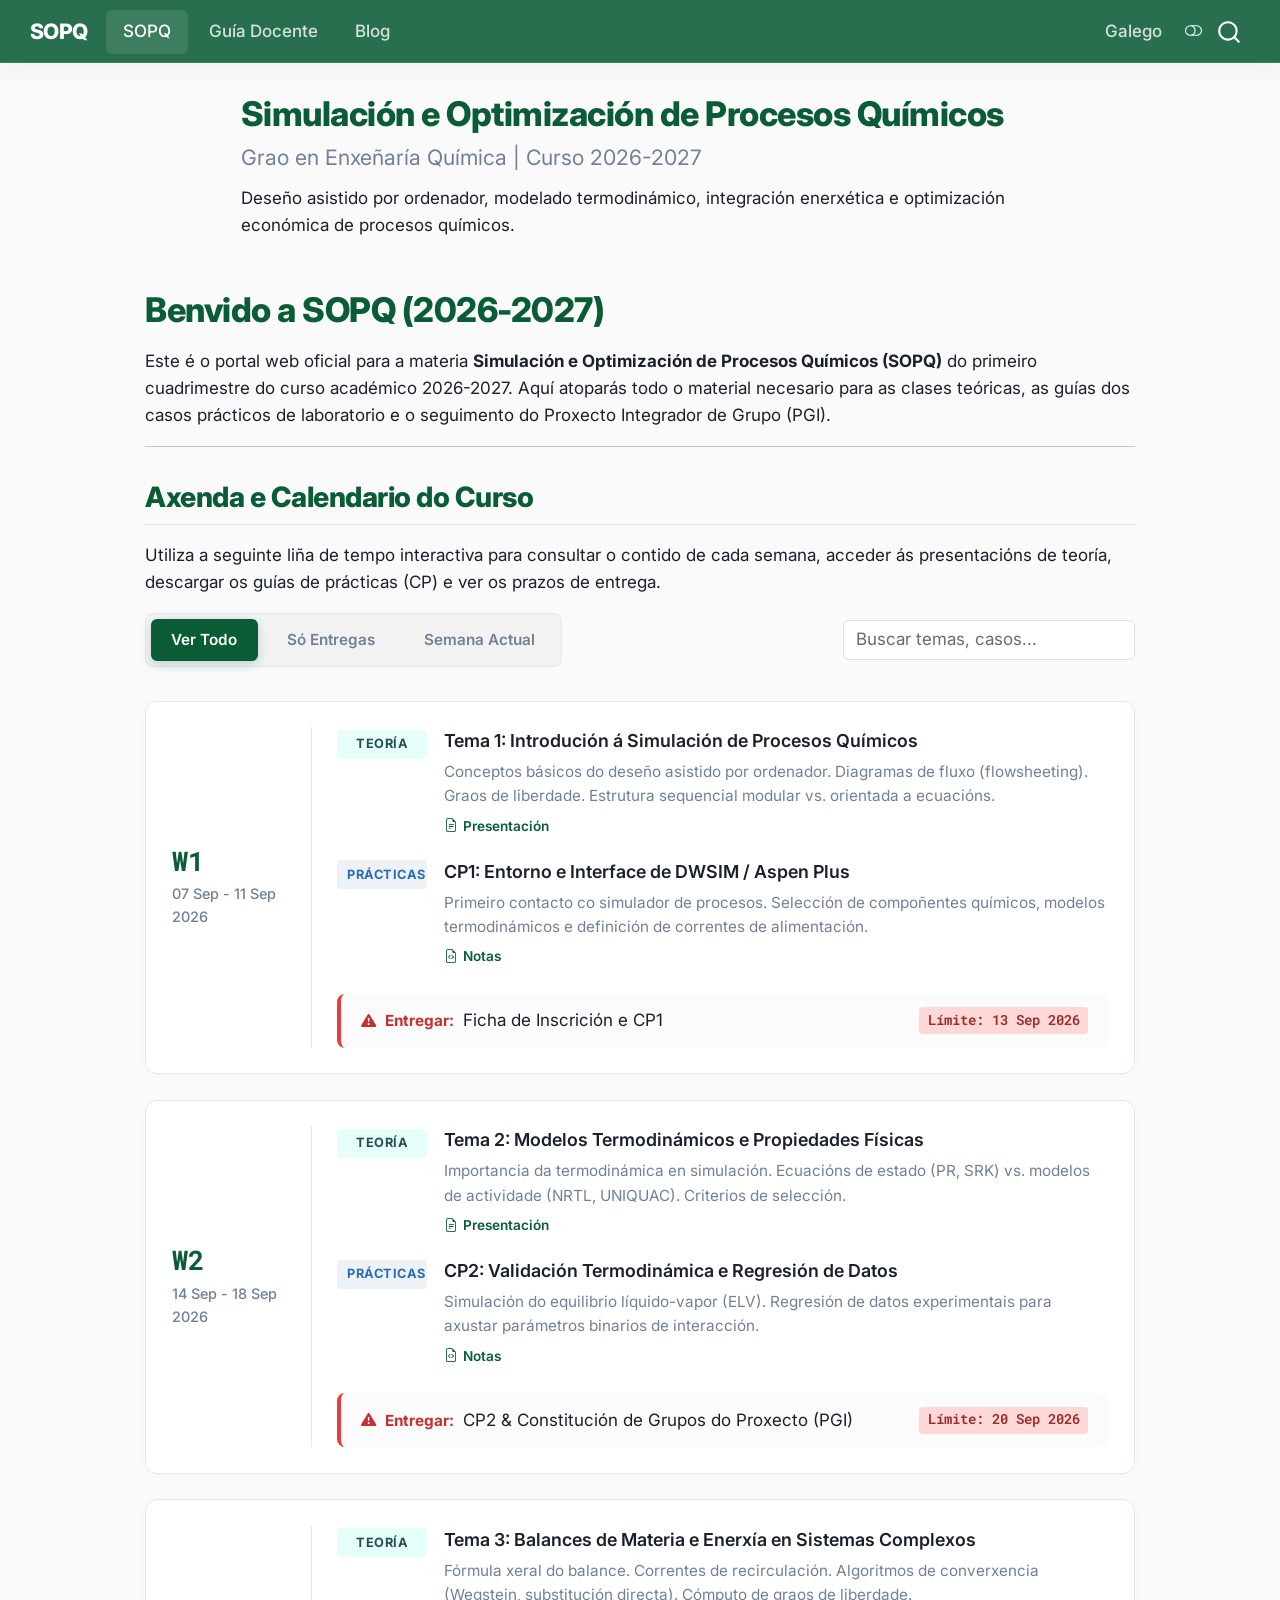
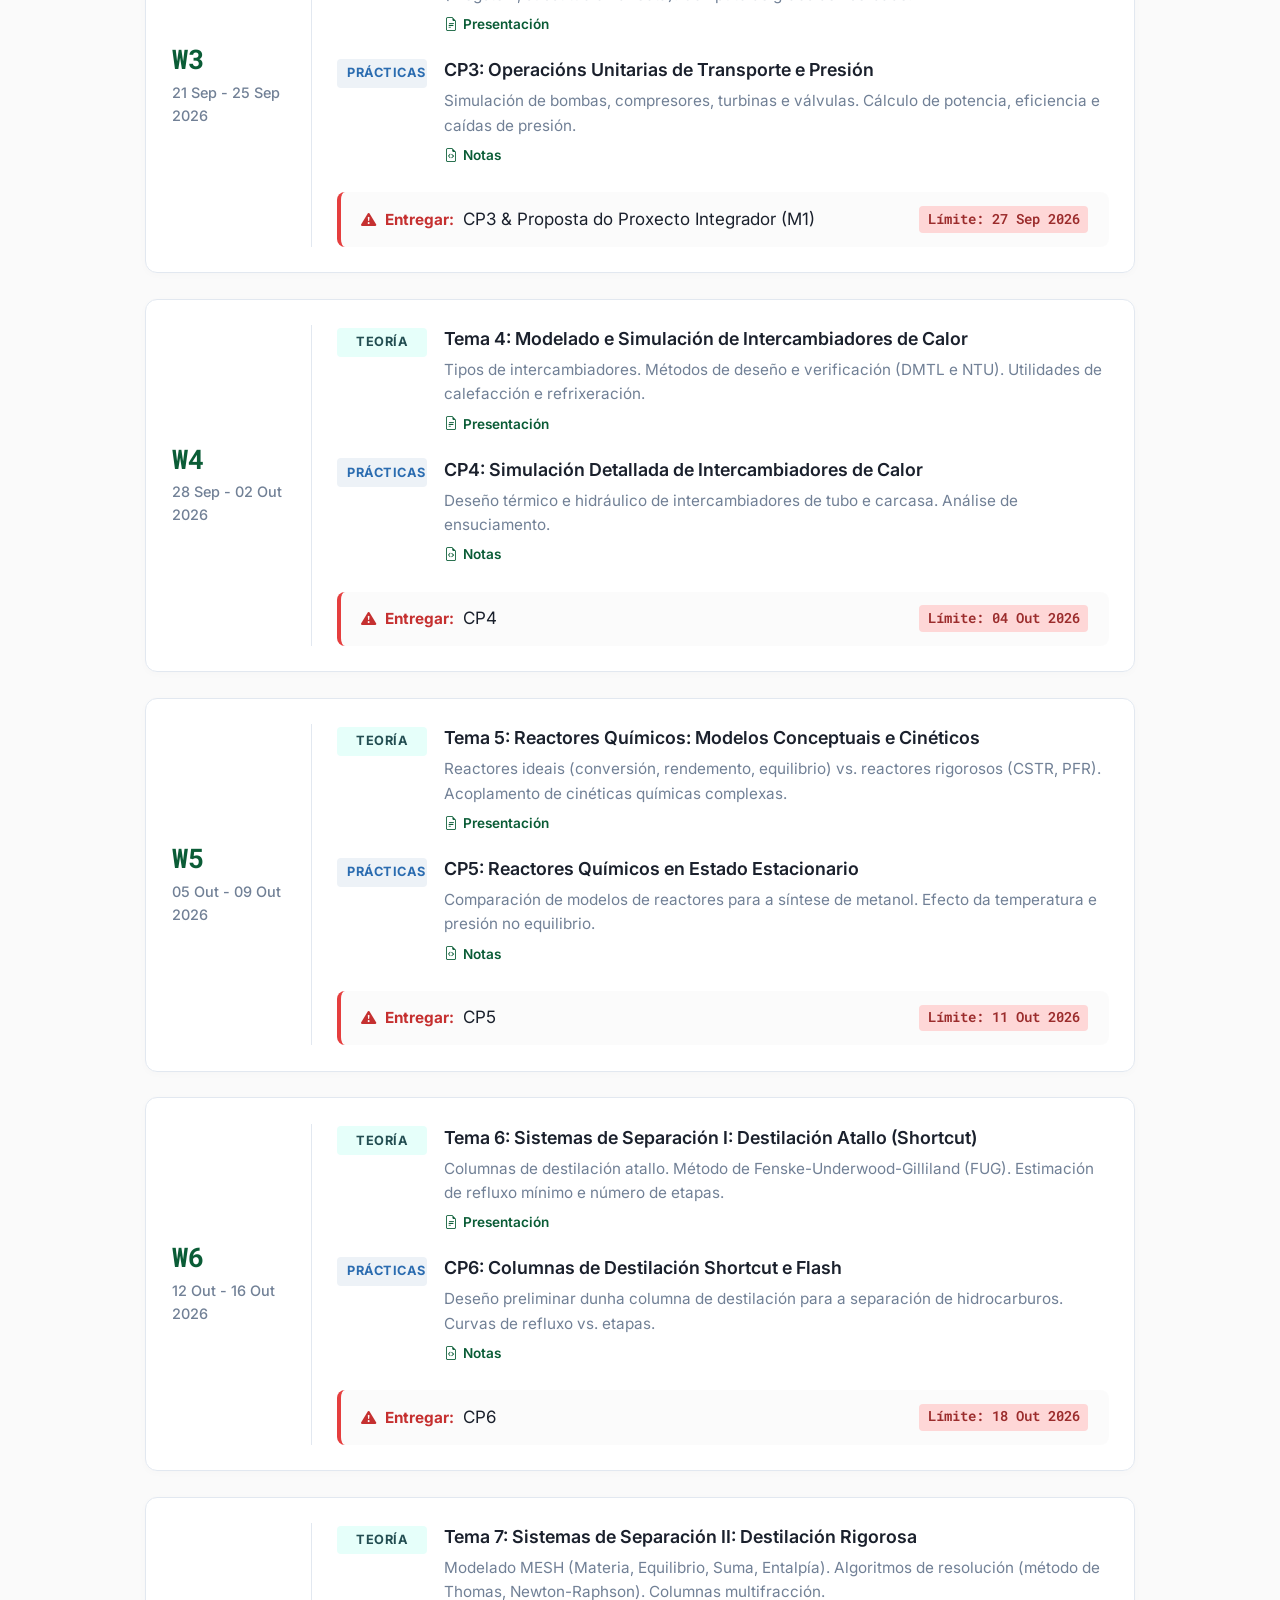
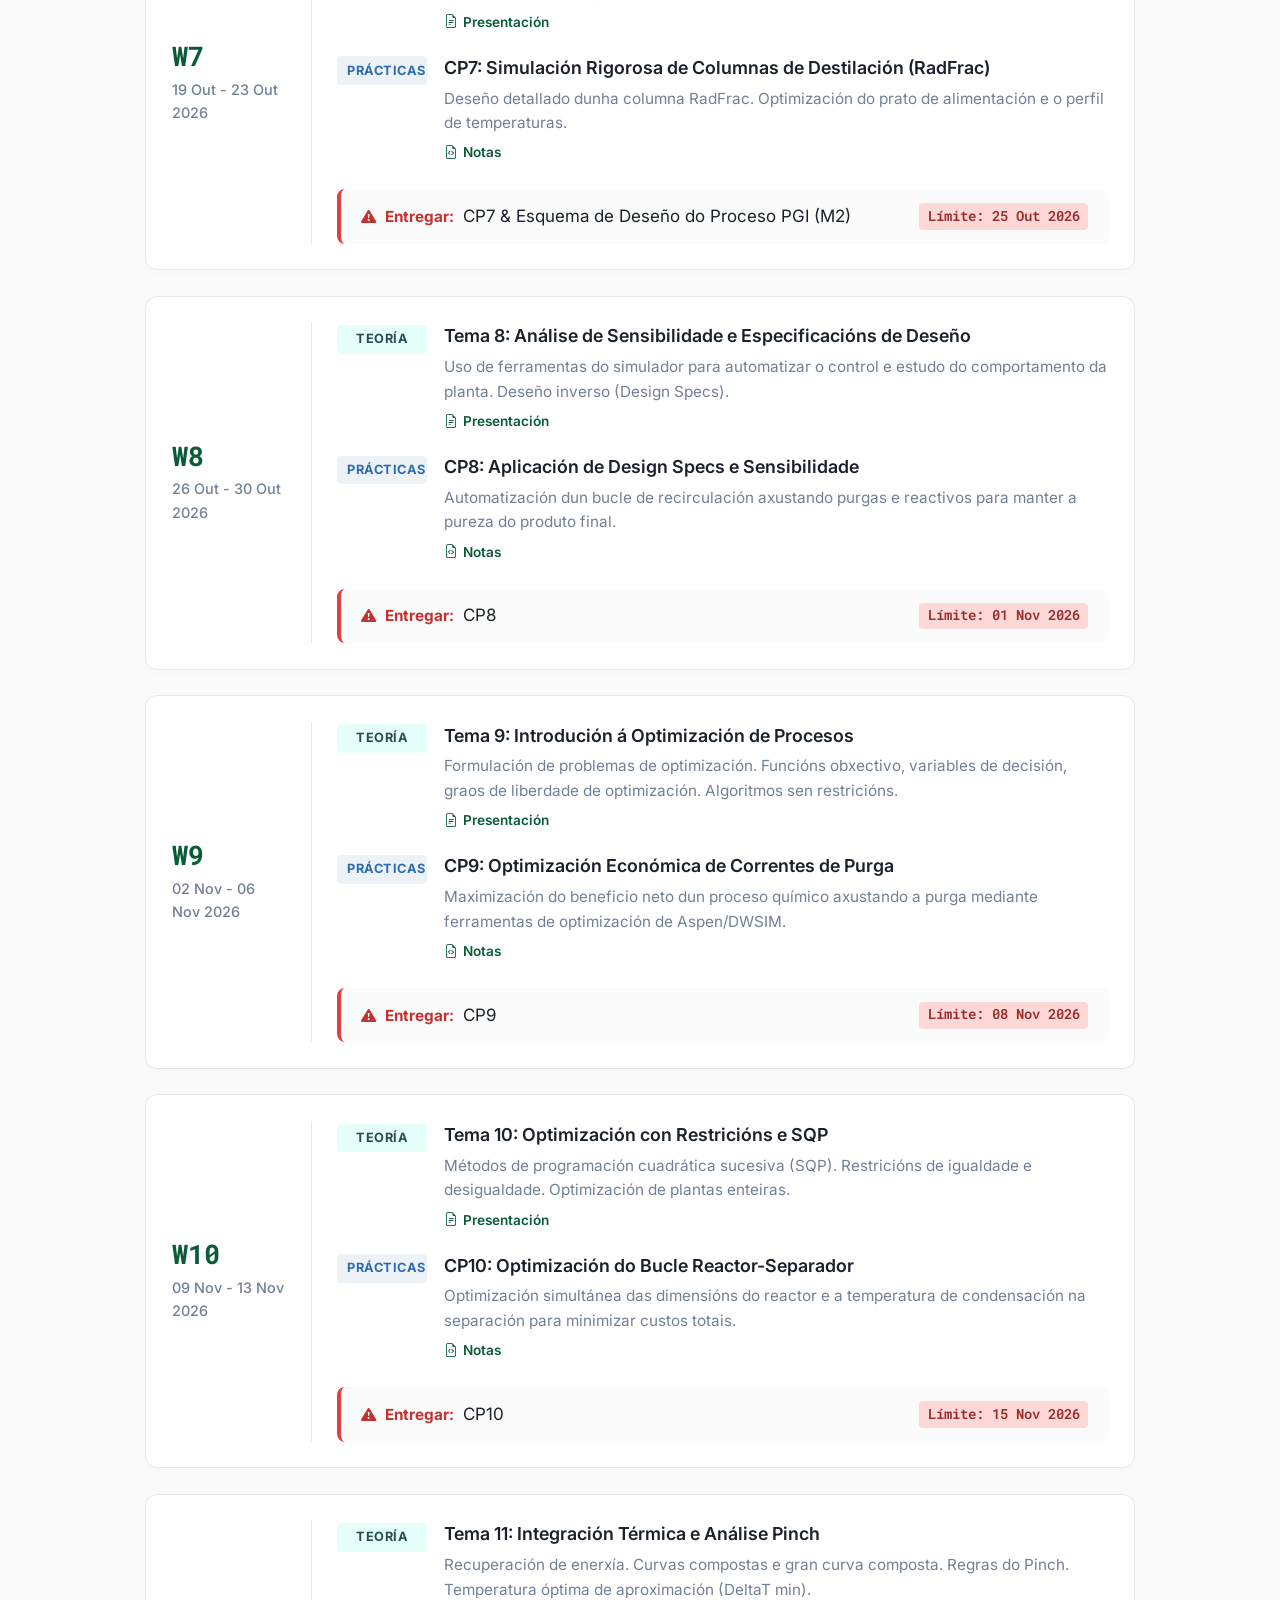
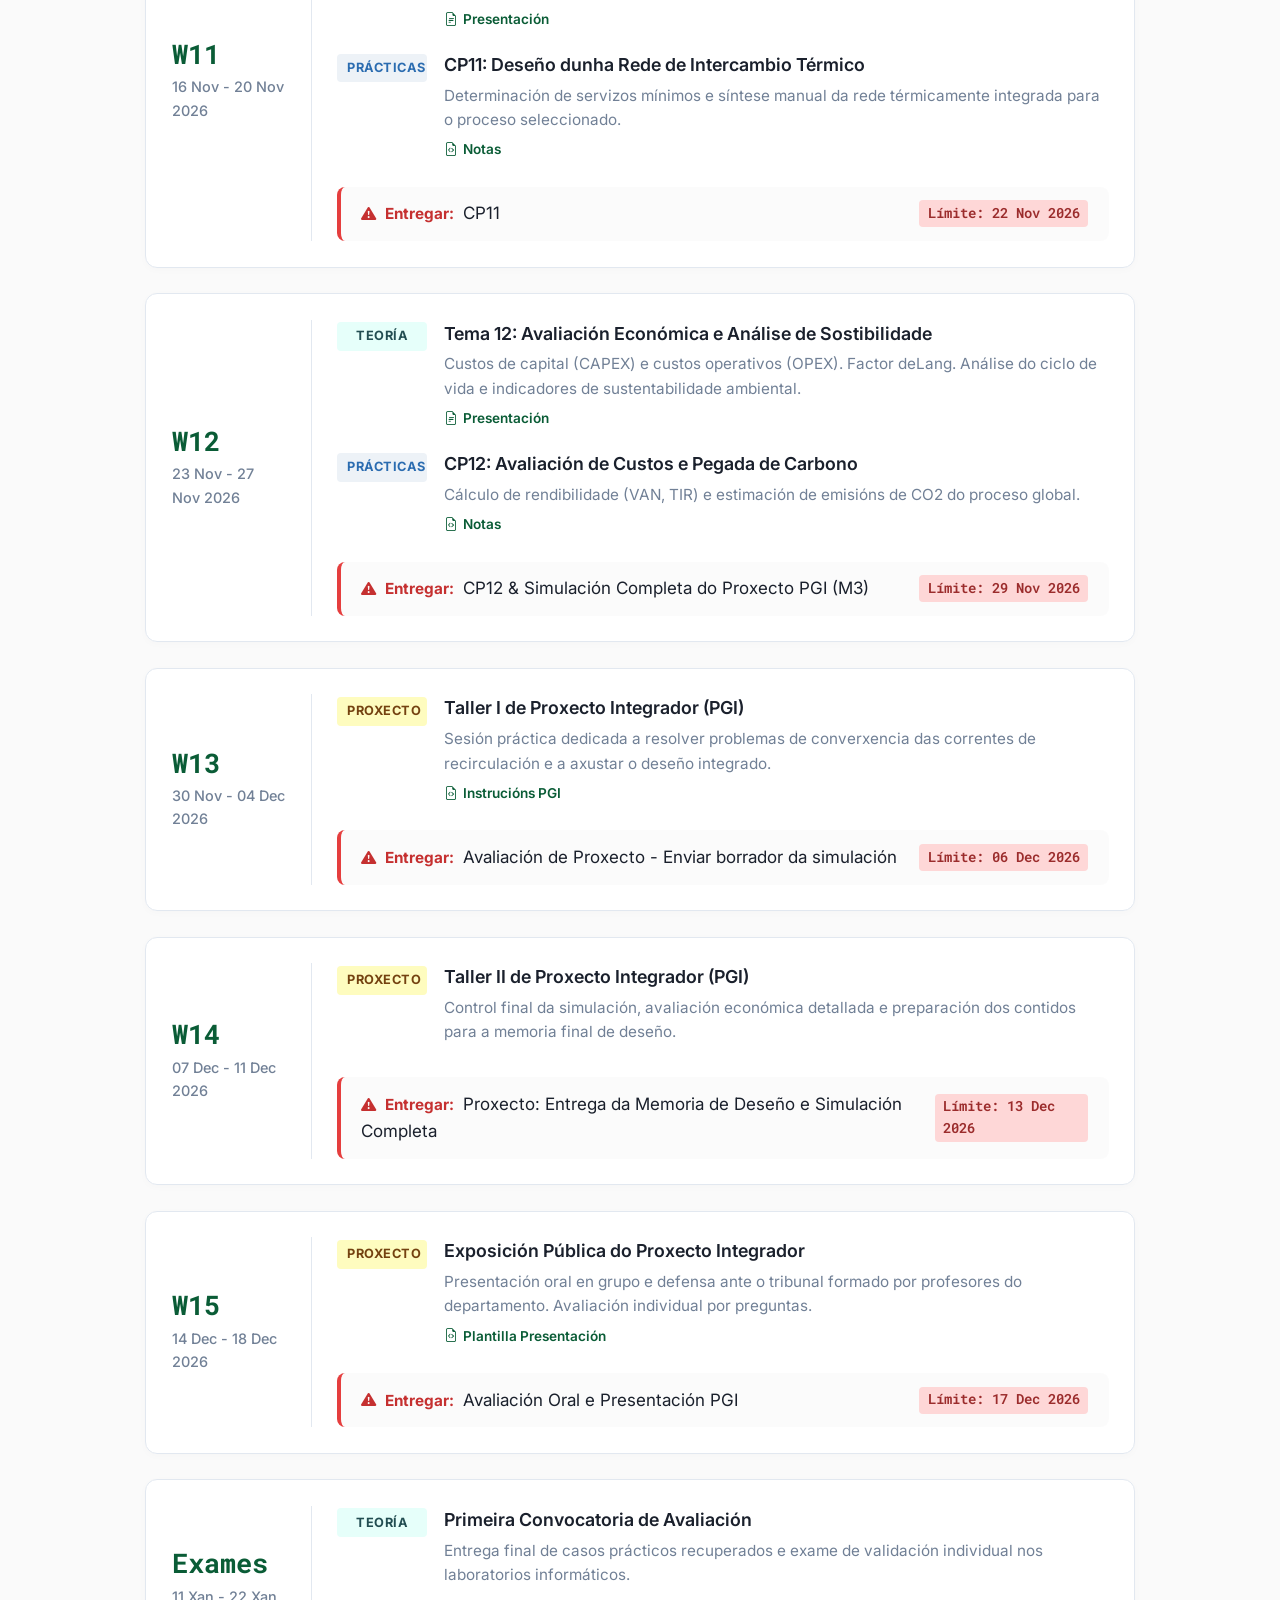
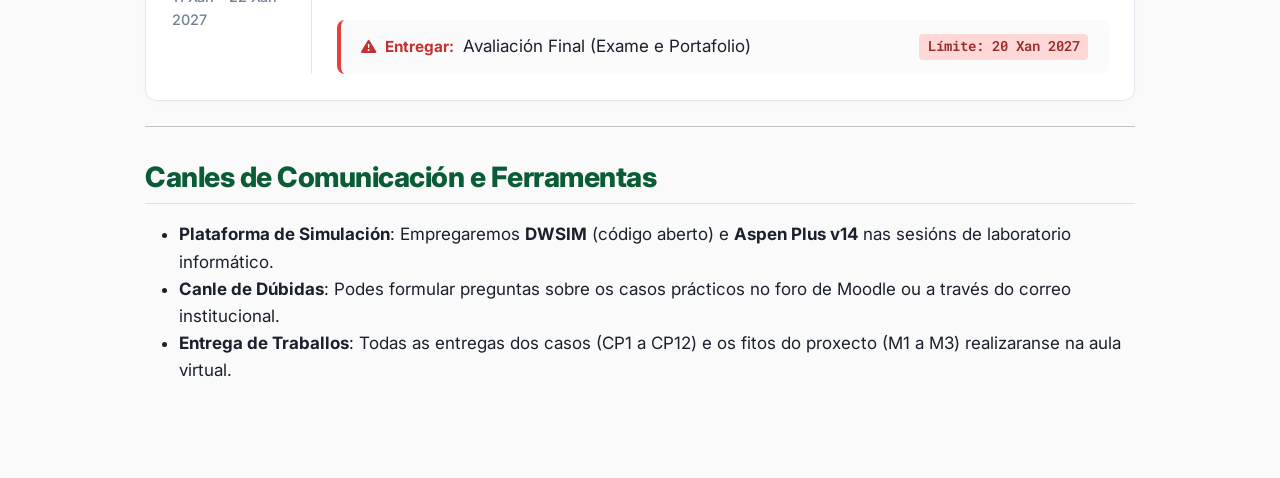
==== index.html @ 594b3e3f "deploy: 3385fb0f9a0824da6eabeb2ecd0fddb95901409b" ====
<!DOCTYPE html>
<html xmlns="http://www.w3.org/1999/xhtml" lang="en" xml:lang="en"><head>

<meta charset="utf-8">
<meta name="generator" content="quarto-1.10.14">

<meta name="viewport" content="width=device-width, initial-scale=1.0, user-scalable=yes">

<meta name="description" content="Deseño asistido por ordenador, modelado termodinámico, integración enerxética e optimización económica de procesos químicos.">

<title>Simulación e Optimización de Procesos Químicos – SOPQ</title>
<style>
/* Default styles provided by pandoc.
** See https://pandoc.org/MANUAL.html#variables-for-html for config info.
*/
code{white-space: pre-wrap;}
span.smallcaps{font-variant: small-caps;}
div.columns{display: flex; gap: min(4vw, 1.5em);}
div.column{flex: auto; overflow-x: auto;}
div.hanging-indent{margin-left: 1.5em; text-indent: -1.5em;}
ul.task-list{list-style: none;}
ul.task-list li input[type="checkbox"] {
  width: 0.8em;
  margin: 0 0.8em 0.2em -1em; /* quarto-specific, see https://github.com/quarto-dev/quarto-cli/issues/4556 */ 
  vertical-align: middle;
}
</style>


<script src="site_libs/quarto-nav/quarto-nav.js"></script>
<script src="site_libs/quarto-nav/headroom.min.js"></script>
<script src="site_libs/clipboard/clipboard.min.js"></script>
<script src="site_libs/quarto-search/autocomplete.umd.js"></script>
<script src="site_libs/quarto-search/fuse.min.js"></script>
<script src="site_libs/quarto-search/quarto-search.js"></script>
<meta name="quarto:offset" content="./">
<script src="site_libs/quarto-html/quarto.js" type="module"></script>
<script src="site_libs/quarto-html/tabsets/tabsets.js" type="module"></script>
<script src="site_libs/quarto-html/popper.min.js"></script>
<script src="site_libs/quarto-html/tippy.umd.min.js"></script>
<script src="site_libs/quarto-html/anchor.min.js"></script>
<link href="site_libs/quarto-html/tippy.css" rel="stylesheet">
<link href="site_libs/quarto-html/quarto-syntax-highlighting-7832d8100c30e5308af25d4a964213de.css" rel="stylesheet" class="quarto-color-scheme" id="quarto-text-highlighting-styles">
<link href="site_libs/quarto-html/quarto-syntax-highlighting-dark-cd20848ca02fc76d36aef2d89ed0b5fd.css" rel="stylesheet" class="quarto-color-scheme quarto-color-alternate" id="quarto-text-highlighting-styles">
<link href="site_libs/quarto-html/quarto-syntax-highlighting-7832d8100c30e5308af25d4a964213de.css" rel="stylesheet" class="quarto-color-scheme-extra" id="quarto-text-highlighting-styles">
<script src="site_libs/bootstrap/bootstrap.min.js"></script>
<link href="site_libs/bootstrap/bootstrap-icons.css" rel="stylesheet">
<link href="site_libs/bootstrap/bootstrap-3d242d70d41cd9edc5ebe4da1d712dc5.min.css" rel="stylesheet" append-hash="true" class="quarto-color-scheme" id="quarto-bootstrap" data-mode="light">
<link href="site_libs/bootstrap/bootstrap-dark-84c732885d854e4546f3762a9d6d0195.min.css" rel="stylesheet" append-hash="true" class="quarto-color-scheme quarto-color-alternate" id="quarto-bootstrap" data-mode="dark">
<link href="site_libs/bootstrap/bootstrap-3d242d70d41cd9edc5ebe4da1d712dc5.min.css" rel="stylesheet" append-hash="true" class="quarto-color-scheme-extra" id="quarto-bootstrap" data-mode="light">
<script id="quarto-search-options" type="application/json">{
  "location": "navbar",
  "copy-button": false,
  "collapse-after": 3,
  "panel-placement": "end",
  "type": "overlay",
  "limit": 50,
  "keyboard-shortcut": [
    "f",
    "/",
    "s"
  ],
  "show-item-context": false,
  "language": {
    "search-no-results-text": "No results",
    "search-matching-documents-text": "matching documents",
    "search-copy-link-title": "Copy link to search",
    "search-hide-matches-text": "Hide additional matches",
    "search-more-match-text": "more match in this document",
    "search-more-matches-text": "more matches in this document",
    "search-clear-button-title": "Clear",
    "search-text-placeholder": "",
    "search-detached-cancel-button-title": "Cancel",
    "search-submit-button-title": "Submit",
    "search-label": "Search"
  }
}</script>
<script>
  (function() {
    // 1. Detect active language from URL path
    var path = window.location.pathname;
    var lang = 'gl';
    if (path.indexOf('/es/') !== -1) {
      lang = 'es';
    } else if (path.indexOf('/en/') !== -1) {
      lang = 'en';
    }
    document.documentElement.classList.add('lang-' + lang);
    document.documentElement.setAttribute('lang', lang);

    // 2. Compute project root relative path prefix dynamically
    var prefix = '';
    var scripts = document.getElementsByTagName('script');
    for (var i = 0; i < scripts.length; i++) {
      var src = scripts[i].getAttribute('src');
      if (src && src.indexOf('site_libs/') !== -1) {
        prefix = src.substring(0, src.indexOf('site_libs/'));
        break;
      }
    }
    
    // Fallback based on subdirectory depth
    if (!prefix) {
      var segments = path.split('/').filter(Boolean);
      if (segments.length > 0 && segments[segments.length - 1].indexOf('.html') !== -1) {
        segments.pop();
      }
      if (segments.length > 0 && (segments[0] === 'gl' || segments[0] === 'es' || segments[0] === 'en')) {
        prefix = '../'.repeat(segments.length);
      }
    }

    window.SOPQ_PATH_PREFIX = prefix;

    // 3. Dynamically inject schedule.js
    var scriptEl = document.createElement('script');
    scriptEl.src = prefix + 'schedule.js';
    scriptEl.defer = true;
    document.head.appendChild(scriptEl);
  })();
</script>


<link rel="stylesheet" href="styles.css">
</head>

<body class="nav-fixed fullcontent quarto-light"><script id="quarto-html-before-body" type="application/javascript">
    const toggleBodyColorMode = (bsSheetEl) => {
      const mode = bsSheetEl.getAttribute("data-mode");
      const bodyEl = window.document.querySelector("body");
      if (mode === "dark") {
        bodyEl.classList.add("quarto-dark");
        bodyEl.classList.remove("quarto-light");
      } else {
        bodyEl.classList.add("quarto-light");
        bodyEl.classList.remove("quarto-dark");
      }
    }
    const toggleBodyColorPrimary = () => {
      const bsSheetEl = window.document.querySelector("link#quarto-bootstrap:not([rel=disabled-stylesheet])");
      if (bsSheetEl) {
        toggleBodyColorMode(bsSheetEl);
      }
    }
    const setColorSchemeToggle = (alternate) => {
      const toggles = window.document.querySelectorAll('.quarto-color-scheme-toggle');
      for (let i=0; i < toggles.length; i++) {
        const toggle = toggles[i];
        if (toggle) {
          if (alternate) {
            toggle.classList.add("alternate");
          } else {
            toggle.classList.remove("alternate");
          }
        }
      }
    };
    const toggleColorMode = (alternate) => {
      // Switch the stylesheets
      const primaryStylesheets = window.document.querySelectorAll('link.quarto-color-scheme:not(.quarto-color-alternate)');
      const alternateStylesheets = window.document.querySelectorAll('link.quarto-color-scheme.quarto-color-alternate');
      manageTransitions('#quarto-margin-sidebar .nav-link', false);
      if (alternate) {
        // note: dark is layered on light, we don't disable primary!
        enableStylesheet(alternateStylesheets);
        for (const sheetNode of alternateStylesheets) {
          if (sheetNode.id === "quarto-bootstrap") {
            toggleBodyColorMode(sheetNode);
          }
        }
      } else {
        disableStylesheet(alternateStylesheets);
        enableStylesheet(primaryStylesheets)
        toggleBodyColorPrimary();
      }
      manageTransitions('#quarto-margin-sidebar .nav-link', true);
      // Switch the toggles
      setColorSchemeToggle(alternate)
      // Hack to workaround the fact that safari doesn't
      // properly recolor the scrollbar when toggling (#1455)
      if (navigator.userAgent.indexOf('Safari') > 0 && navigator.userAgent.indexOf('Chrome') == -1) {
        manageTransitions("body", false);
        window.scrollTo(0, 1);
        setTimeout(() => {
          window.scrollTo(0, 0);
          manageTransitions("body", true);
        }, 40);
      }
    }
    const disableStylesheet = (stylesheets) => {
      for (let i=0; i < stylesheets.length; i++) {
        const stylesheet = stylesheets[i];
        stylesheet.rel = 'disabled-stylesheet';
      }
    }
    const enableStylesheet = (stylesheets) => {
      for (let i=0; i < stylesheets.length; i++) {
        const stylesheet = stylesheets[i];
        if(stylesheet.rel !== 'stylesheet') { // for Chrome, which will still FOUC without this check
          stylesheet.rel = 'stylesheet';
        }
      }
    }
    const manageTransitions = (selector, allowTransitions) => {
      const els = window.document.querySelectorAll(selector);
      for (let i=0; i < els.length; i++) {
        const el = els[i];
        if (allowTransitions) {
          el.classList.remove('notransition');
        } else {
          el.classList.add('notransition');
        }
      }
    }
    const isFileUrl = () => {
      return window.location.protocol === 'file:';
    }
    const hasAlternateSentinel = () => {
      let styleSentinel = getColorSchemeSentinel();
      if (styleSentinel !== null) {
        return styleSentinel === "alternate";
      } else {
        return false;
      }
    }
    const setStyleSentinel = (alternate) => {
      const value = alternate ? "alternate" : "default";
      if (!isFileUrl()) {
        window.localStorage.setItem("quarto-color-scheme", value);
      } else {
        localAlternateSentinel = value;
      }
    }
    const getColorSchemeSentinel = () => {
      if (!isFileUrl()) {
        const storageValue = window.localStorage.getItem("quarto-color-scheme");
        return storageValue != null ? storageValue : localAlternateSentinel;
      } else {
        return localAlternateSentinel;
      }
    }
    const toggleGiscusIfUsed = (isAlternate, darkModeDefault) => {
      const baseTheme = document.querySelector('#giscus-base-theme')?.value ?? 'light';
      const alternateTheme = document.querySelector('#giscus-alt-theme')?.value ?? 'dark';
      let newTheme = '';
      if(authorPrefersDark) {
        newTheme = isAlternate ? baseTheme : alternateTheme;
      } else {
        newTheme = isAlternate ? alternateTheme : baseTheme;
      }
      const changeGiscusTheme = () => {
        // From: https://github.com/giscus/giscus/issues/336
        const sendMessage = (message) => {
          const iframe = document.querySelector('iframe.giscus-frame');
          if (!iframe) return;
          iframe.contentWindow.postMessage({ giscus: message }, 'https://giscus.app');
        }
        sendMessage({
          setConfig: {
            theme: newTheme
          }
        });
      }
      const isGiscussLoaded = window.document.querySelector('iframe.giscus-frame') !== null;
      if (isGiscussLoaded) {
        changeGiscusTheme();
      }
    };
    const authorPrefersDark = false;
    const darkModeDefault = authorPrefersDark;
      document.querySelector('link#quarto-text-highlighting-styles.quarto-color-scheme-extra').rel = 'disabled-stylesheet';
      document.querySelector('link#quarto-bootstrap.quarto-color-scheme-extra').rel = 'disabled-stylesheet';
    let localAlternateSentinel = darkModeDefault ? 'alternate' : 'default';
    // Dark / light mode switch
    window.quartoToggleColorScheme = () => {
      // Read the current dark / light value
      let toAlternate = !hasAlternateSentinel();
      toggleColorMode(toAlternate);
      setStyleSentinel(toAlternate);
      toggleGiscusIfUsed(toAlternate, darkModeDefault);
      window.dispatchEvent(new Event('resize'));
    };
    // Switch to dark mode if need be
    if (hasAlternateSentinel()) {
      toggleColorMode(true);
    } else {
      toggleColorMode(false);
    }
  </script>

<div id="quarto-search-results"></div>
  <header id="quarto-header" class="headroom fixed-top">
    <nav class="navbar navbar-expand-lg " data-bs-theme="dark">
      <div class="navbar-container container-fluid">
      <div class="navbar-brand-container mx-auto">
    <a class="navbar-brand" href="./index.html">
    <span class="navbar-title">SOPQ</span>
    </a>
  </div>
            <div id="quarto-search" class="" title="Search"></div>
          <button class="navbar-toggler" type="button" data-bs-toggle="collapse" data-bs-target="#navbarCollapse" aria-controls="navbarCollapse" role="menu" aria-expanded="false" aria-label="Toggle navigation" onclick="if (window.quartoToggleHeadroom) { window.quartoToggleHeadroom(); }">
  <span class="navbar-toggler-icon"></span>
</button>
          <div class="collapse navbar-collapse" id="navbarCollapse">
            <ul class="navbar-nav navbar-nav-scroll me-auto">
  <li class="nav-item">
    <a class="nav-link active" href="./index.html" aria-current="page"> 
<span class="menu-text">SOPQ</span></a>
  </li>  
  <li class="nav-item">
    <a class="nav-link" href="./gl/guia-docente.html"> 
<span class="menu-text">Guía Docente</span></a>
  </li>  
  <li class="nav-item">
    <a class="nav-link" href="./gl/blog/index.html"> 
<span class="menu-text">Blog</span></a>
  </li>  
  <li class="nav-item">
    <a class="nav-link" href="./es/index.html"> 
<span class="menu-text">SOPQ</span></a>
  </li>  
  <li class="nav-item">
    <a class="nav-link" href="./es/guia-docente.html"> 
<span class="menu-text">Guía Docente</span></a>
  </li>  
  <li class="nav-item">
    <a class="nav-link" href="./es/blog/index.html"> 
<span class="menu-text">Blog</span></a>
  </li>  
  <li class="nav-item">
    <a class="nav-link" href="./en/index.html"> 
<span class="menu-text">SOPQ</span></a>
  </li>  
  <li class="nav-item">
    <a class="nav-link" href="./en/guia-docente.html"> 
<span class="menu-text">Syllabus</span></a>
  </li>  
  <li class="nav-item">
    <a class="nav-link" href="./en/blog/index.html"> 
<span class="menu-text">Blog</span></a>
  </li>  
</ul>
            <ul class="navbar-nav navbar-nav-scroll ms-auto">
  <li class="nav-item">
    <a class="nav-link" href="./index.html"> 
<span class="menu-text">Galego</span></a>
  </li>  
  <li class="nav-item">
    <a class="nav-link" href="./es/index.html"> 
<span class="menu-text">Español</span></a>
  </li>  
  <li class="nav-item">
    <a class="nav-link" href="./en/index.html"> 
<span class="menu-text">English</span></a>
  </li>  
</ul>
          </div> <!-- /navcollapse -->
            <div class="quarto-navbar-tools">
  <a href="" class="quarto-color-scheme-toggle quarto-navigation-tool  px-1" onclick="window.quartoToggleColorScheme(); return false;" title="Toggle dark mode"><i class="bi"></i></a>
</div>
      </div> <!-- /container-fluid -->
    </nav>
</header>
<!-- content -->
<div id="quarto-content" class="quarto-container page-columns page-rows-contents page-layout-article page-navbar">
<!-- sidebar -->
<!-- margin-sidebar -->
    
<!-- main -->
<main class="content page-columns page-full" id="quarto-document-content">


<header id="title-block-header" class="quarto-title-block default">
<div class="quarto-title">
<h1 class="title">Simulación e Optimización de Procesos Químicos</h1>
<p class="subtitle lead">Grao en Enxeñaría Química | Curso 2026-2027</p>
</div>

<div>
  <div class="description">
    Deseño asistido por ordenador, modelado termodinámico, integración enerxética e optimización económica de procesos químicos.
  </div>
</div>


<div class="quarto-title-meta">

    
  
    
  </div>
  


</header>


<section id="benvido-a-sopq-2026-2027" class="level1 column-page">
<h1>Benvido a SOPQ (2026-2027)</h1>
<p>Este é o portal web oficial para a materia <strong>Simulación e Optimización de Procesos Químicos (SOPQ)</strong> do primeiro cuadrimestre do curso académico 2026-2027. Aquí atoparás todo o material necesario para as clases teóricas, as guías dos casos prácticos de laboratorio e o seguimento do Proxecto Integrador de Grupo (PGI).</p>
<hr>
<section id="axenda-e-calendario-do-curso" class="level2">
<h2 class="anchored" data-anchor-id="axenda-e-calendario-do-curso">Axenda e Calendario do Curso</h2>
<p>Utiliza a seguinte liña de tempo interactiva para consultar o contido de cada semana, acceder ás presentacións de teoría, descargar os guías de prácticas (CP) e ver os prazos de entrega.</p>
<div id="schedule-timeline">

</div>
<hr>
</section>
<section id="canles-de-comunicación-e-ferramentas" class="level2">
<h2 class="anchored" data-anchor-id="canles-de-comunicación-e-ferramentas">Canles de Comunicación e Ferramentas</h2>
<ul>
<li><strong>Plataforma de Simulación</strong>: Empregaremos <strong>DWSIM</strong> (código aberto) e <strong>Aspen Plus v14</strong> nas sesións de laboratorio informático.</li>
<li><strong>Canle de Dúbidas</strong>: Podes formular preguntas sobre os casos prácticos no foro de Moodle ou a través do correo institucional.</li>
<li><strong>Entrega de Traballos</strong>: Todas as entregas dos casos (CP1 a CP12) e os fitos do proxecto (M1 a M3) realizaranse na aula virtual.</li>
</ul>
</section>
</section>



</main> <!-- /main -->
<script>
  // Add custom active state classes to navbar links on load
  document.addEventListener("DOMContentLoaded", function() {
    var path = window.location.pathname;
    var navLinks = document.querySelectorAll('.navbar-nav .nav-link');
    navLinks.forEach(function(link) {
      var href = link.getAttribute('href');
      if (href) {
        if (path.endsWith(href) || (href === 'index.html' && path.endsWith('/'))) {
          link.classList.add('active');
        }
      }
    });
  });
</script>
<script id="quarto-html-after-body" type="application/javascript">
  window.document.addEventListener("DOMContentLoaded", function (event) {
    // Ensure there is a toggle, if there isn't float one in the top right
    if (window.document.querySelector('.quarto-color-scheme-toggle') === null) {
      const a = window.document.createElement('a');
      a.classList.add('top-right');
      a.classList.add('quarto-color-scheme-toggle');
      a.href = "";
      a.onclick = function() { try { window.quartoToggleColorScheme(); } catch {} return false; };
      const i = window.document.createElement("i");
      i.classList.add('bi');
      a.appendChild(i);
      window.document.body.appendChild(a);
    }
    setColorSchemeToggle(hasAlternateSentinel())
    const icon = "";
    const anchorJS = new window.AnchorJS();
    anchorJS.options = {
      placement: 'right',
      icon: icon
    };
    anchorJS.add('.anchored');
    const isCodeAnnotation = (el) => {
      for (const clz of el.classList) {
        if (clz.startsWith('code-annotation-')) {                     
          return true;
        }
      }
      return false;
    }
    const onCopySuccess = function(e) {
      // button target
      const button = e.trigger;
      // don't keep focus
      button.blur();
      // flash "checked"
      button.classList.add('code-copy-button-checked');
      var currentTitle = button.getAttribute("title");
      button.setAttribute("title", "Copied!");
      let tooltip;
      if (window.bootstrap) {
        button.setAttribute("data-bs-toggle", "tooltip");
        button.setAttribute("data-bs-placement", "left");
        button.setAttribute("data-bs-title", "Copied!");
        tooltip = new bootstrap.Tooltip(button, 
          { trigger: "manual", 
            customClass: "code-copy-button-tooltip",
            offset: [0, -8]});
        tooltip.show();    
      }
      setTimeout(function() {
        if (tooltip) {
          tooltip.hide();
          button.removeAttribute("data-bs-title");
          button.removeAttribute("data-bs-toggle");
          button.removeAttribute("data-bs-placement");
        }
        button.setAttribute("title", currentTitle);
        button.classList.remove('code-copy-button-checked');
      }, 1000);
      // clear code selection
      e.clearSelection();
    }
    const getTextToCopy = function(trigger) {
      const outerScaffold = trigger.parentElement.cloneNode(true);
      const codeEl = outerScaffold.querySelector('code');
      for (const childEl of codeEl.children) {
        if (isCodeAnnotation(childEl)) {
          childEl.remove();
        }
      }
      return codeEl.innerText;
    }
    const clipboard = new window.ClipboardJS('.code-copy-button:not([data-in-quarto-modal])', {
      text: getTextToCopy
    });
    clipboard.on('success', onCopySuccess);
    if (window.document.getElementById('quarto-embedded-source-code-modal')) {
      const clipboardModal = new window.ClipboardJS('.code-copy-button[data-in-quarto-modal]', {
        text: getTextToCopy,
        container: window.document.getElementById('quarto-embedded-source-code-modal')
      });
      clipboardModal.on('success', onCopySuccess);
    }
      var localhostRegex = new RegExp(/^(?:http|https):\/\/localhost\:?[0-9]*\//);
      var mailtoRegex = new RegExp(/^mailto:/);
        var filterRegex = new RegExp('/' + window.location.host + '/');
      var isInternal = (href) => {
          return filterRegex.test(href) || localhostRegex.test(href) || mailtoRegex.test(href);
      }
      // Inspect non-navigation links and adorn them if external
     var links = window.document.querySelectorAll('a[href]:not(.nav-link):not(.navbar-brand):not(.toc-action):not(.sidebar-link):not(.sidebar-item-toggle):not(.pagination-link):not(.no-external):not([aria-hidden]):not(.dropdown-item):not(.quarto-navigation-tool):not(.about-link)');
      for (var i=0; i<links.length; i++) {
        const link = links[i];
        if (!isInternal(link.href)) {
          // undo the damage that might have been done by quarto-nav.js in the case of
          // links that we want to consider external
          if (link.dataset.originalHref !== undefined) {
            link.href = link.dataset.originalHref;
          }
        }
      }
    function tippyHover(el, contentFn, onTriggerFn, onUntriggerFn) {
      const config = {
        allowHTML: true,
        maxWidth: 500,
        delay: 100,
        arrow: false,
        appendTo: function(el) {
            return el.parentElement;
        },
        interactive: true,
        interactiveBorder: 10,
        theme: 'quarto',
        placement: 'bottom-start',
      };
      if (contentFn) {
        config.content = contentFn;
      }
      if (onTriggerFn) {
        config.onTrigger = onTriggerFn;
      }
      if (onUntriggerFn) {
        config.onUntrigger = onUntriggerFn;
      }
      window.tippy(el, config); 
    }
    const noterefs = window.document.querySelectorAll('a[role="doc-noteref"]');
    for (var i=0; i<noterefs.length; i++) {
      const ref = noterefs[i];
      tippyHover(ref, function() {
        // use id or data attribute instead here
        let href = ref.getAttribute('data-footnote-href') || ref.getAttribute('href');
        try { href = new URL(href).hash; } catch {}
        const id = href.replace(/^#\/?/, "");
        const note = window.document.getElementById(id);
        if (note) {
          return note.innerHTML;
        } else {
          return "";
        }
      });
    }
    const xrefs = window.document.querySelectorAll('a.quarto-xref');
    const processXRef = (id, note) => {
      // Strip column container classes
      const stripColumnClz = (el) => {
        el.classList.remove("page-full", "page-columns");
        if (el.children) {
          for (const child of el.children) {
            stripColumnClz(child);
          }
        }
      }
      stripColumnClz(note)
      if (id === null || id.startsWith('sec-')) {
        // Special case sections, only their first couple elements
        const container = document.createElement("div");
        if (note.children && note.children.length > 2) {
          container.appendChild(note.children[0].cloneNode(true));
          for (let i = 1; i < note.children.length; i++) {
            const child = note.children[i];
            if (child.tagName === "P" && child.innerText === "") {
              continue;
            } else {
              container.appendChild(child.cloneNode(true));
              break;
            }
          }
          if (window.Quarto?.typesetMath) {
            window.Quarto.typesetMath(container);
          }
          return container.innerHTML
        } else {
          if (window.Quarto?.typesetMath) {
            window.Quarto.typesetMath(note);
          }
          return note.innerHTML;
        }
      } else {
        // Remove any anchor links if they are present
        const anchorLink = note.querySelector('a.anchorjs-link');
        if (anchorLink) {
          anchorLink.remove();
        }
        if (window.Quarto?.typesetMath) {
          window.Quarto.typesetMath(note);
        }
        if (note.classList.contains("callout")) {
          return note.outerHTML;
        } else {
          return note.innerHTML;
        }
      }
    }
    for (var i=0; i<xrefs.length; i++) {
      const xref = xrefs[i];
      tippyHover(xref, undefined, function(instance) {
        instance.disable();
        let url = xref.getAttribute('href');
        let hash = undefined; 
        if (url.startsWith('#')) {
          hash = url;
        } else {
          try { hash = new URL(url).hash; } catch {}
        }
        if (hash) {
          const id = hash.replace(/^#\/?/, "");
          const note = window.document.getElementById(id);
          if (note !== null) {
            try {
              const html = processXRef(id, note.cloneNode(true));
              instance.setContent(html);
            } finally {
              instance.enable();
              instance.show();
            }
          } else {
            // See if we can fetch this
            fetch(url.split('#')[0])
            .then(res => res.text())
            .then(html => {
              const parser = new DOMParser();
              const htmlDoc = parser.parseFromString(html, "text/html");
              const note = htmlDoc.getElementById(id);
              if (note !== null) {
                const html = processXRef(id, note);
                instance.setContent(html);
              } 
            }).finally(() => {
              instance.enable();
              instance.show();
            });
          }
        } else {
          // See if we can fetch a full url (with no hash to target)
          // This is a special case and we should probably do some content thinning / targeting
          fetch(url)
          .then(res => res.text())
          .then(html => {
            const parser = new DOMParser();
            const htmlDoc = parser.parseFromString(html, "text/html");
            const note = htmlDoc.querySelector('main.content');
            if (note !== null) {
              // This should only happen for chapter cross references
              // (since there is no id in the URL)
              // remove the first header
              if (note.children.length > 0 && note.children[0].tagName === "HEADER") {
                note.children[0].remove();
              }
              const html = processXRef(null, note);
              instance.setContent(html);
            } 
          }).finally(() => {
            instance.enable();
            instance.show();
          });
        }
      }, function(instance) {
      });
    }
        let selectedAnnoteEl;
        const selectorForAnnotation = ( cell, annotation) => {
          let cellAttr = 'data-code-cell="' + cell + '"';
          let lineAttr = 'data-code-annotation="' +  annotation + '"';
          const selector = 'span[' + cellAttr + '][' + lineAttr + ']';
          return selector;
        }
        const selectCodeLines = (annoteEl) => {
          const doc = window.document;
          const targetCell = annoteEl.getAttribute("data-target-cell");
          const targetAnnotation = annoteEl.getAttribute("data-target-annotation");
          const annoteSpan = window.document.querySelector(selectorForAnnotation(targetCell, targetAnnotation));
          const lines = annoteSpan.getAttribute("data-code-lines").split(",");
          const lineIds = lines.map((line) => {
            return targetCell + "-" + line;
          })
          let top = null;
          let height = null;
          let parent = null;
          if (lineIds.length > 0) {
              //compute the position of the single el (top and bottom and make a div)
              const el = window.document.getElementById(lineIds[0]);
              top = el.offsetTop;
              height = el.offsetHeight;
              parent = el.parentElement.parentElement;
            if (lineIds.length > 1) {
              const lastEl = window.document.getElementById(lineIds[lineIds.length - 1]);
              const bottom = lastEl.offsetTop + lastEl.offsetHeight;
              height = bottom - top;
            }
            if (top !== null && height !== null && parent !== null) {
              // cook up a div (if necessary) and position it 
              let div = window.document.getElementById("code-annotation-line-highlight");
              if (div === null) {
                div = window.document.createElement("div");
                div.setAttribute("id", "code-annotation-line-highlight");
                div.style.position = 'absolute';
                parent.appendChild(div);
              }
              div.style.top = top - 2 + "px";
              div.style.height = height + 4 + "px";
              div.style.left = 0;
              let gutterDiv = window.document.getElementById("code-annotation-line-highlight-gutter");
              if (gutterDiv === null) {
                gutterDiv = window.document.createElement("div");
                gutterDiv.setAttribute("id", "code-annotation-line-highlight-gutter");
                gutterDiv.style.position = 'absolute';
                const codeCell = window.document.getElementById(targetCell);
                const gutter = codeCell.querySelector('.code-annotation-gutter');
                gutter.appendChild(gutterDiv);
              }
              gutterDiv.style.top = top - 2 + "px";
              gutterDiv.style.height = height + 4 + "px";
            }
            selectedAnnoteEl = annoteEl;
          }
        };
        const unselectCodeLines = () => {
          const elementsIds = ["code-annotation-line-highlight", "code-annotation-line-highlight-gutter"];
          elementsIds.forEach((elId) => {
            const div = window.document.getElementById(elId);
            if (div) {
              div.remove();
            }
          });
          selectedAnnoteEl = undefined;
        };
          // Handle positioning of the toggle
      window.addEventListener(
        "resize",
        throttle(() => {
          elRect = undefined;
          if (selectedAnnoteEl) {
            selectCodeLines(selectedAnnoteEl);
          }
        }, 10)
      );
      function throttle(fn, ms) {
      let throttle = false;
      let timer;
        return (...args) => {
          if(!throttle) { // first call gets through
              fn.apply(this, args);
              throttle = true;
          } else { // all the others get throttled
              if(timer) clearTimeout(timer); // cancel #2
              timer = setTimeout(() => {
                fn.apply(this, args);
                timer = throttle = false;
              }, ms);
          }
        };
      }
        // Attach click handler to the DT
        const annoteDls = window.document.querySelectorAll('dt[data-target-cell]');
        for (const annoteDlNode of annoteDls) {
          annoteDlNode.addEventListener('click', (event) => {
            const clickedEl = event.target;
            if (clickedEl !== selectedAnnoteEl) {
              unselectCodeLines();
              const activeEl = window.document.querySelector('dt[data-target-cell].code-annotation-active');
              if (activeEl) {
                activeEl.classList.remove('code-annotation-active');
              }
              selectCodeLines(clickedEl);
              clickedEl.classList.add('code-annotation-active');
            } else {
              // Unselect the line
              unselectCodeLines();
              clickedEl.classList.remove('code-annotation-active');
            }
          });
        }
    const findCites = (el) => {
      const parentEl = el.parentElement;
      if (parentEl) {
        const cites = parentEl.dataset.cites;
        if (cites) {
          return {
            el,
            cites: cites.split(' ')
          };
        } else {
          return findCites(el.parentElement)
        }
      } else {
        return undefined;
      }
    };
    var bibliorefs = window.document.querySelectorAll('a[role="doc-biblioref"]');
    for (var i=0; i<bibliorefs.length; i++) {
      const ref = bibliorefs[i];
      const citeInfo = findCites(ref);
      if (citeInfo) {
        tippyHover(citeInfo.el, function() {
          var popup = window.document.createElement('div');
          citeInfo.cites.forEach(function(cite) {
            var citeDiv = window.document.createElement('div');
            citeDiv.classList.add('hanging-indent');
            citeDiv.classList.add('csl-entry');
            var biblioDiv = window.document.getElementById('ref-' + cite);
            if (biblioDiv) {
              citeDiv.innerHTML = biblioDiv.innerHTML;
            }
            popup.appendChild(citeDiv);
          });
          return popup.innerHTML;
        });
      }
    }
  });
  </script>
</div> <!-- /content -->




</body></html>
---- site_libs/quarto-html/tippy.css ----
.tippy-box[data-animation=fade][data-state=hidden]{opacity:0}[data-tippy-root]{max-width:calc(100vw - 10px)}.tippy-box{position:relative;background-color:#333;color:#fff;border-radius:4px;font-size:14px;line-height:1.4;white-space:normal;outline:0;transition-property:transform,visibility,opacity}.tippy-box[data-placement^=top]>.tippy-arrow{bottom:0}.tippy-box[data-placement^=top]>.tippy-arrow:before{bottom:-7px;left:0;border-width:8px 8px 0;border-top-color:initial;transform-origin:center top}.tippy-box[data-placement^=bottom]>.tippy-arrow{top:0}.tippy-box[data-placement^=bottom]>.tippy-arrow:before{top:-7px;left:0;border-width:0 8px 8px;border-bottom-color:initial;transform-origin:center bottom}.tippy-box[data-placement^=left]>.tippy-arrow{right:0}.tippy-box[data-placement^=left]>.tippy-arrow:before{border-width:8px 0 8px 8px;border-left-color:initial;right:-7px;transform-origin:center left}.tippy-box[data-placement^=right]>.tippy-arrow{left:0}.tippy-box[data-placement^=right]>.tippy-arrow:before{left:-7px;border-width:8px 8px 8px 0;border-right-color:initial;transform-origin:center right}.tippy-box[data-inertia][data-state=visible]{transition-timing-function:cubic-bezier(.54,1.5,.38,1.11)}.tippy-arrow{width:16px;height:16px;color:#333}.tippy-arrow:before{content:"";position:absolute;border-color:transparent;border-style:solid}.tippy-content{position:relative;padding:5px 9px;z-index:1}
---- site_libs/quarto-html/quarto-syntax-highlighting-7832d8100c30e5308af25d4a964213de.css ----
/* quarto syntax highlight colors */
:root {
  --quarto-hl-ot-color: #003B4F;
  --quarto-hl-at-color: #657422;
  --quarto-hl-ss-color: #20794D;
  --quarto-hl-an-color: #5E5E5E;
  --quarto-hl-fu-color: #4758AB;
  --quarto-hl-st-color: #20794D;
  --quarto-hl-cf-color: #003B4F;
  --quarto-hl-op-color: #5E5E5E;
  --quarto-hl-er-color: #AD0000;
  --quarto-hl-bn-color: #AD0000;
  --quarto-hl-al-color: #AD0000;
  --quarto-hl-va-color: #111111;
  --quarto-hl-bu-color: inherit;
  --quarto-hl-ex-color: inherit;
  --quarto-hl-pp-color: #AD0000;
  --quarto-hl-in-color: #5E5E5E;
  --quarto-hl-vs-color: #20794D;
  --quarto-hl-wa-color: #5E5E5E;
  --quarto-hl-do-color: #5E5E5E;
  --quarto-hl-im-color: #00769E;
  --quarto-hl-ch-color: #20794D;
  --quarto-hl-dt-color: #AD0000;
  --quarto-hl-fl-color: #AD0000;
  --quarto-hl-co-color: #5E5E5E;
  --quarto-hl-cv-color: #5E5E5E;
  --quarto-hl-cn-color: #8f5902;
  --quarto-hl-sc-color: #5E5E5E;
  --quarto-hl-dv-color: #AD0000;
  --quarto-hl-kw-color: #003B4F;
}

/* other quarto variables */
:root {
  --quarto-font-monospace: SFMono-Regular, Menlo, Monaco, Consolas, "Liberation Mono", "Courier New", monospace;
}

/* syntax highlight based on Pandoc's rules */
pre > code.sourceCode > span {
  color: #003B4F;
}

code.sourceCode > span {
  color: #003B4F;
}

div.sourceCode,
div.sourceCode pre.sourceCode {
  color: #003B4F;
}

/* Normal */
code span {
  color: #003B4F;
}

/* Alert */
code span.al {
  color: #AD0000;
  font-style: inherit;
}

/* Annotation */
code span.an {
  color: #5E5E5E;
  font-style: inherit;
}

/* Attribute */
code span.at {
  color: #657422;
  font-style: inherit;
}

/* BaseN */
code span.bn {
  color: #AD0000;
  font-style: inherit;
}

/* BuiltIn */
code span.bu {
  font-style: inherit;
}

/* ControlFlow */
code span.cf {
  color: #003B4F;
  font-weight: bold;
  font-style: inherit;
}

/* Char */
code span.ch {
  color: #20794D;
  font-style: inherit;
}

/* Constant */
code span.cn {
  color: #8f5902;
  font-style: inherit;
}

/* Comment */
code span.co {
  color: #5E5E5E;
  font-style: inherit;
}

/* CommentVar */
code span.cv {
  color: #5E5E5E;
  font-style: italic;
}

/* Documentation */
code span.do {
  color: #5E5E5E;
  font-style: italic;
}

/* DataType */
code span.dt {
  color: #AD0000;
  font-style: inherit;
}

/* DecVal */
code span.dv {
  color: #AD0000;
  font-style: inherit;
}

/* Error */
code span.er {
  color: #AD0000;
  font-style: inherit;
}

/* Extension */
code span.ex {
  font-style: inherit;
}

/* Float */
code span.fl {
  color: #AD0000;
  font-style: inherit;
}

/* Function */
code span.fu {
  color: #4758AB;
  font-style: inherit;
}

/* Import */
code span.im {
  color: #00769E;
  font-style: inherit;
}

/* Information */
code span.in {
  color: #5E5E5E;
  font-style: inherit;
}

/* Keyword */
code span.kw {
  color: #003B4F;
  font-weight: bold;
  font-style: inherit;
}

/* Operator */
code span.op {
  color: #5E5E5E;
  font-style: inherit;
}

/* Other */
code span.ot {
  color: #003B4F;
  font-style: inherit;
}

/* Preprocessor */
code span.pp {
  color: #AD0000;
  font-style: inherit;
}

/* SpecialChar */
code span.sc {
  color: #5E5E5E;
  font-style: inherit;
}

/* SpecialString */
code span.ss {
  color: #20794D;
  font-style: inherit;
}

/* String */
code span.st {
  color: #20794D;
  font-style: inherit;
}

/* Variable */
code span.va {
  color: #111111;
  font-style: inherit;
}

/* VerbatimString */
code span.vs {
  color: #20794D;
  font-style: inherit;
}

/* Warning */
code span.wa {
  color: #5E5E5E;
  font-style: italic;
}

.prevent-inlining {
  content: "</";
}

/*# sourceMappingURL=eae25ce63c4cf554bb82df360dd07365.css.map */
---- site_libs/quarto-html/quarto-syntax-highlighting-dark-cd20848ca02fc76d36aef2d89ed0b5fd.css ----
/* quarto syntax highlight colors */
:root {
  --quarto-hl-al-color: #f07178;
  --quarto-hl-an-color: #d4d0ab;
  --quarto-hl-at-color: #00e0e0;
  --quarto-hl-bn-color: #d4d0ab;
  --quarto-hl-bu-color: #abe338;
  --quarto-hl-ch-color: #abe338;
  --quarto-hl-co-color: #f8f8f2;
  --quarto-hl-cv-color: #ffd700;
  --quarto-hl-cn-color: #ffd700;
  --quarto-hl-cf-color: #ffa07a;
  --quarto-hl-dt-color: #ffa07a;
  --quarto-hl-dv-color: #d4d0ab;
  --quarto-hl-do-color: #f8f8f2;
  --quarto-hl-er-color: #f07178;
  --quarto-hl-ex-color: #00e0e0;
  --quarto-hl-fl-color: #d4d0ab;
  --quarto-hl-fu-color: #ffa07a;
  --quarto-hl-im-color: #abe338;
  --quarto-hl-in-color: #d4d0ab;
  --quarto-hl-kw-color: #ffa07a;
  --quarto-hl-op-color: #ffa07a;
  --quarto-hl-ot-color: #00e0e0;
  --quarto-hl-pp-color: #dcc6e0;
  --quarto-hl-re-color: #00e0e0;
  --quarto-hl-sc-color: #abe338;
  --quarto-hl-ss-color: #abe338;
  --quarto-hl-st-color: #abe338;
  --quarto-hl-va-color: #00e0e0;
  --quarto-hl-vs-color: #abe338;
  --quarto-hl-wa-color: #dcc6e0;
}

/* other quarto variables */
:root {
  --quarto-font-monospace: SFMono-Regular, Menlo, Monaco, Consolas, "Liberation Mono", "Courier New", monospace;
}

/* syntax highlight based on Pandoc's rules */
pre > code.sourceCode > span {
  color: #f8f8f2;
}

code.sourceCode > span {
  color: #f8f8f2;
}

div.sourceCode,
div.sourceCode pre.sourceCode {
  color: #f8f8f2;
}

/* Normal */
code span {
  color: #f8f8f2;
}

/* Alert */
code span.al {
  color: #f07178;
}

/* Annotation */
code span.an {
  color: #d4d0ab;
}

/* Attribute */
code span.at {
  color: #00e0e0;
}

/* BaseN */
code span.bn {
  color: #d4d0ab;
}

/* BuiltIn */
code span.bu {
  color: #abe338;
}

/* ControlFlow */
code span.cf {
  font-weight: bold;
  color: #ffa07a;
}

/* Char */
code span.ch {
  color: #abe338;
}

/* Constant */
code span.cn {
  color: #ffd700;
}

/* Comment */
code span.co {
  font-style: italic;
  color: #f8f8f2;
}

/* CommentVar */
code span.cv {
  color: #ffd700;
}

/* Documentation */
code span.do {
  color: #f8f8f2;
}

/* DataType */
code span.dt {
  color: #ffa07a;
}

/* DecVal */
code span.dv {
  color: #d4d0ab;
}

/* Error */
code span.er {
  color: #f07178;
  text-decoration: underline;
}

/* Extension */
code span.ex {
  font-weight: bold;
  color: #00e0e0;
}

/* Float */
code span.fl {
  color: #d4d0ab;
}

/* Function */
code span.fu {
  color: #ffa07a;
}

/* Import */
code span.im {
  color: #abe338;
}

/* Information */
code span.in {
  color: #d4d0ab;
}

/* Keyword */
code span.kw {
  font-weight: bold;
  color: #ffa07a;
}

/* Operator */
code span.op {
  color: #ffa07a;
}

/* Other */
code span.ot {
  color: #00e0e0;
}

/* Preprocessor */
code span.pp {
  color: #dcc6e0;
}

/* RegionMarker */
code span.re {
  background-color: #f8f8f2;
  color: #00e0e0;
}

/* SpecialChar */
code span.sc {
  color: #abe338;
}

/* SpecialString */
code span.ss {
  color: #abe338;
}

/* String */
code span.st {
  color: #abe338;
}

/* Variable */
code span.va {
  color: #00e0e0;
}

/* VerbatimString */
code span.vs {
  color: #abe338;
}

/* Warning */
code span.wa {
  color: #dcc6e0;
}

.prevent-inlining {
  content: "</";
}

/*# sourceMappingURL=6adbceeea04a6b867e809158edb68b39.css.map */
---- site_libs/quarto-html/quarto-syntax-highlighting-7832d8100c30e5308af25d4a964213de.css ----
/* quarto syntax highlight colors */
:root {
  --quarto-hl-ot-color: #003B4F;
  --quarto-hl-at-color: #657422;
  --quarto-hl-ss-color: #20794D;
  --quarto-hl-an-color: #5E5E5E;
  --quarto-hl-fu-color: #4758AB;
  --quarto-hl-st-color: #20794D;
  --quarto-hl-cf-color: #003B4F;
  --quarto-hl-op-color: #5E5E5E;
  --quarto-hl-er-color: #AD0000;
  --quarto-hl-bn-color: #AD0000;
  --quarto-hl-al-color: #AD0000;
  --quarto-hl-va-color: #111111;
  --quarto-hl-bu-color: inherit;
  --quarto-hl-ex-color: inherit;
  --quarto-hl-pp-color: #AD0000;
  --quarto-hl-in-color: #5E5E5E;
  --quarto-hl-vs-color: #20794D;
  --quarto-hl-wa-color: #5E5E5E;
  --quarto-hl-do-color: #5E5E5E;
  --quarto-hl-im-color: #00769E;
  --quarto-hl-ch-color: #20794D;
  --quarto-hl-dt-color: #AD0000;
  --quarto-hl-fl-color: #AD0000;
  --quarto-hl-co-color: #5E5E5E;
  --quarto-hl-cv-color: #5E5E5E;
  --quarto-hl-cn-color: #8f5902;
  --quarto-hl-sc-color: #5E5E5E;
  --quarto-hl-dv-color: #AD0000;
  --quarto-hl-kw-color: #003B4F;
}

/* other quarto variables */
:root {
  --quarto-font-monospace: SFMono-Regular, Menlo, Monaco, Consolas, "Liberation Mono", "Courier New", monospace;
}

/* syntax highlight based on Pandoc's rules */
pre > code.sourceCode > span {
  color: #003B4F;
}

code.sourceCode > span {
  color: #003B4F;
}

div.sourceCode,
div.sourceCode pre.sourceCode {
  color: #003B4F;
}

/* Normal */
code span {
  color: #003B4F;
}

/* Alert */
code span.al {
  color: #AD0000;
  font-style: inherit;
}

/* Annotation */
code span.an {
  color: #5E5E5E;
  font-style: inherit;
}

/* Attribute */
code span.at {
  color: #657422;
  font-style: inherit;
}

/* BaseN */
code span.bn {
  color: #AD0000;
  font-style: inherit;
}

/* BuiltIn */
code span.bu {
  font-style: inherit;
}

/* ControlFlow */
code span.cf {
  color: #003B4F;
  font-weight: bold;
  font-style: inherit;
}

/* Char */
code span.ch {
  color: #20794D;
  font-style: inherit;
}

/* Constant */
code span.cn {
  color: #8f5902;
  font-style: inherit;
}

/* Comment */
code span.co {
  color: #5E5E5E;
  font-style: inherit;
}

/* CommentVar */
code span.cv {
  color: #5E5E5E;
  font-style: italic;
}

/* Documentation */
code span.do {
  color: #5E5E5E;
  font-style: italic;
}

/* DataType */
code span.dt {
  color: #AD0000;
  font-style: inherit;
}

/* DecVal */
code span.dv {
  color: #AD0000;
  font-style: inherit;
}

/* Error */
code span.er {
  color: #AD0000;
  font-style: inherit;
}

/* Extension */
code span.ex {
  font-style: inherit;
}

/* Float */
code span.fl {
  color: #AD0000;
  font-style: inherit;
}

/* Function */
code span.fu {
  color: #4758AB;
  font-style: inherit;
}

/* Import */
code span.im {
  color: #00769E;
  font-style: inherit;
}

/* Information */
code span.in {
  color: #5E5E5E;
  font-style: inherit;
}

/* Keyword */
code span.kw {
  color: #003B4F;
  font-weight: bold;
  font-style: inherit;
}

/* Operator */
code span.op {
  color: #5E5E5E;
  font-style: inherit;
}

/* Other */
code span.ot {
  color: #003B4F;
  font-style: inherit;
}

/* Preprocessor */
code span.pp {
  color: #AD0000;
  font-style: inherit;
}

/* SpecialChar */
code span.sc {
  color: #5E5E5E;
  font-style: inherit;
}

/* SpecialString */
code span.ss {
  color: #20794D;
  font-style: inherit;
}

/* String */
code span.st {
  color: #20794D;
  font-style: inherit;
}

/* Variable */
code span.va {
  color: #111111;
  font-style: inherit;
}

/* VerbatimString */
code span.vs {
  color: #20794D;
  font-style: inherit;
}

/* Warning */
code span.wa {
  color: #5E5E5E;
  font-style: italic;
}

.prevent-inlining {
  content: "</";
}

/*# sourceMappingURL=eae25ce63c4cf554bb82df360dd07365.css.map */
---- styles.css ----
/* Custom Premium Styling for SOPQ Academic Website */
@import url('https://fonts.googleapis.com/css2?family=Inter:wght@300;400;500;600;700;800&family=Roboto+Mono:wght@400;500;600;700&display=swap');

:root {
  --sopq-primary: #0A5C36;
  --sopq-primary-hover: #084c2d;
  --sopq-secondary: #2D3748;
  --sopq-accent: #319795; /* Teal accent */
  --sopq-accent-light: #EBF8FF;
  --sopq-bg-light: #FAFAFA;
  --sopq-card-bg: #FFFFFF;
  --sopq-border-color: #E2E8F0;
  --sopq-text-dark: #1A202C;
  --sopq-text-light: #718096;
  
  /* Custom badge colors */
  --badge-theory-bg: #E6FFFA;
  --badge-theory-text: #234E52;
  --badge-lab-bg: #EDF2F7;
  --badge-lab-text: #2B6CB0;
  --badge-project-bg: #FEFCBF;
  --badge-project-text: #744210;
  --badge-due-bg: #FED7D7;
  --badge-due-text: #9B2C2C;
  
  --font-sans: 'Inter', system-ui, -apple-system, sans-serif;
  --font-mono: 'Roboto Mono', monospace;
}

/* Dark Mode Theme Variables */
html.dark-mode, [data-bs-theme="dark"] {
  --sopq-bg-light: #1A202C;
  --sopq-card-bg: #2D3748;
  --sopq-border-color: #4A5568;
  --sopq-text-dark: #EDF2F7;
  --sopq-text-light: #A0AEC0;
  
  --badge-theory-bg: #1A365D;
  --badge-theory-text: #90CDF4;
  --badge-lab-bg: #22543D;
  --badge-lab-text: #9AE6B4;
  --badge-project-bg: #744210;
  --badge-project-text: #FEFCBF;
  --badge-due-bg: #742A2A;
  --badge-due-text: #FEB2B2;
}

/* Global Reset & Typography */
body {
  font-family: var(--font-sans);
  background-color: var(--sopq-bg-light);
  color: var(--sopq-text-dark);
  line-height: 1.6;
  transition: background-color 0.3s ease, color 0.3s ease;
}

/* Glassmorphism Navigation Bar */
.navbar {
  backdrop-filter: blur(12px) saturate(180%);
  -webkit-backdrop-filter: blur(12px) saturate(180%);
  background-color: rgba(10, 92, 54, 0.88) !important;
  border-bottom: 1px solid rgba(255, 255, 255, 0.1);
  box-shadow: 0 4px 30px rgba(0, 0, 0, 0.05);
  font-weight: 500;
  transition: all 0.3s ease;
}

.navbar .navbar-brand {
  font-weight: 800;
  letter-spacing: -0.5px;
  font-family: var(--font-sans);
  color: #FFFFFF !important;
}

.navbar .nav-link {
  color: rgba(255, 255, 255, 0.8) !important;
  padding: 0.5rem 1rem !important;
  margin: 0 0.1rem;
  border-radius: 6px;
  transition: all 0.2s ease;
}

.navbar .nav-link:hover, .navbar .nav-link.active {
  color: #FFFFFF !important;
  background-color: rgba(255, 255, 255, 0.1);
}

/* Dynamic Language Switcher Hide/Show CSS rules */
/* Default: Hide all page navigation links. Show only active language and selector buttons */
.navbar-nav .nav-link {
  display: none;
}

/* Always show the language toggle button on the right */
.navbar-nav .nav-link[href$="index.qmd"],
.navbar-nav .nav-link[href$="index.html"] {
  display: block; /* Fallback for toggle buttons */
}

/* Specifically show only current language nav links based on html class */

/* 1. Galician */
html.lang-gl .navbar-nav .nav-link[href*="/gl/"],
html.lang-gl .navbar-nav .nav-link[href="index.qmd"],
html.lang-gl .navbar-nav .nav-link[href="index.html"] {
  display: block !important;
}
html.lang-gl .navbar-nav .nav-link[href*="/es/"],
html.lang-gl .navbar-nav .nav-link[href*="/en/"] {
  display: none !important;
}
/* Highlight active language in Galician view */
html.lang-gl .navbar-nav .nav-link[href="index.html"],
html.lang-gl .navbar-nav .nav-link[href="index.qmd"] {
  font-weight: 700;
  background-color: rgba(255, 255, 255, 0.15);
}

/* 2. Spanish */
html.lang-es .navbar-nav .nav-link[href*="/es/"] {
  display: block !important;
}
html.lang-es .navbar-nav .nav-link[href*="/gl/"],
html.lang-es .navbar-nav .nav-link[href*="/en/"],
html.lang-es .navbar-nav .nav-link[href="index.qmd"],
html.lang-es .navbar-nav .nav-link[href="index.html"] {
  display: none !important;
}
/* Allow language selector on the right to remain visible, but resolve correctly */
html.lang-es .navbar-nav .nav-link[href*="es/index.qmd"],
html.lang-es .navbar-nav .nav-link[href*="es/index.html"] {
  display: block !important;
  font-weight: 700;
  background-color: rgba(255, 255, 255, 0.15);
}
/* Also show other language buttons in right container so user can toggle back! */
.navbar-nav {
  display: flex;
}

/* Ensure language toggle links on the right are always visible */
.navbar-nav:last-child .nav-link {
  display: block !important;
}

/* Schedule Layout & Timeline Component */
.schedule-container {
  max-width: 1100px;
  margin: 2rem auto;
  padding: 0 1rem;
}

/* Filters and Controls */
.schedule-controls {
  display: flex;
  justify-content: space-between;
  align-items: center;
  margin-bottom: 2rem;
  flex-wrap: wrap;
  gap: 1rem;
}

.filter-btn-group {
  display: flex;
  gap: 0.5rem;
  background-color: rgba(0, 0, 0, 0.03);
  padding: 0.3rem;
  border-radius: 8px;
  border: 1px solid var(--sopq-border-color);
}

.filter-btn {
  background: none;
  border: none;
  padding: 0.5rem 1.2rem;
  font-size: 0.9rem;
  font-weight: 600;
  border-radius: 6px;
  color: var(--sopq-text-light);
  cursor: pointer;
  transition: all 0.2s ease;
}

.filter-btn:hover {
  color: var(--sopq-text-dark);
}

.filter-btn.active {
  background-color: var(--sopq-primary);
  color: #FFFFFF;
  box-shadow: 0 4px 12px rgba(10, 92, 54, 0.2);
}

/* Timeline Cards */
.timeline-week-card {
  background-color: var(--sopq-card-bg);
  border: 1px solid var(--sopq-border-color);
  border-radius: 12px;
  padding: 1.5rem;
  margin-bottom: 1.5rem;
  display: grid;
  grid-template-columns: 140px 1fr;
  gap: 1.5rem;
  transition: transform 0.25s cubic-bezier(0.16, 1, 0.3, 1), box-shadow 0.25s ease, border-color 0.25s ease;
  box-shadow: 0 2px 8px rgba(0,0,0,0.02);
}

.timeline-week-card:hover {
  transform: translateY(-4px);
  box-shadow: 0 12px 24px rgba(0, 0, 0, 0.06);
  border-color: var(--sopq-primary);
}

/* Highlight Current Week */
.timeline-week-card.current-week {
  border: 2px solid var(--sopq-primary);
  box-shadow: 0 8px 30px rgba(10, 92, 54, 0.08);
  position: relative;
  background: linear-gradient(to right, rgba(10, 92, 54, 0.01), var(--sopq-card-bg) 150px);
}

.timeline-week-card.current-week::after {
  content: "ACTUAL / CURRENT";
  position: absolute;
  top: -12px;
  left: 20px;
  background-color: var(--sopq-primary);
  color: #FFFFFF;
  font-size: 0.75rem;
  font-weight: 800;
  font-family: var(--font-sans);
  padding: 0.2rem 0.6rem;
  border-radius: 20px;
  letter-spacing: 0.5px;
}

/* Week Info Block (Grid Left Column) */
.week-info {
  display: flex;
  flex-direction: column;
  justify-content: center;
  border-right: 1px solid var(--sopq-border-color);
  padding-right: 1.5rem;
}

.week-number {
  font-family: var(--font-mono);
  font-size: 1.6rem;
  font-weight: 800;
  color: var(--sopq-primary);
  line-height: 1;
}

.week-dates {
  font-family: var(--font-sans);
  font-size: 0.85rem;
  color: var(--sopq-text-light);
  margin-top: 0.5rem;
  font-weight: 500;
}

/* Details Block (Grid Right Column) */
.week-details {
  display: flex;
  flex-direction: column;
  gap: 1.2rem;
}

/* Session Row */
.session-row {
  display: flex;
  align-items: flex-start;
  gap: 1rem;
}

.session-badge {
  font-family: var(--font-sans);
  font-weight: 700;
  font-size: 0.75rem;
  text-transform: uppercase;
  padding: 0.25rem 0.6rem;
  border-radius: 4px;
  letter-spacing: 0.5px;
  width: 90px;
  text-align: center;
  flex-shrink: 0;
  margin-top: 0.15rem;
}

.session-badge.theory {
  background-color: var(--badge-theory-bg);
  color: var(--badge-theory-text);
}

.session-badge.lab {
  background-color: var(--badge-lab-bg);
  color: var(--badge-lab-text);
}

.session-badge.project {
  background-color: var(--badge-project-bg);
  color: var(--badge-project-text);
}

.session-content {
  flex: 1;
}

.session-title {
  font-weight: 600;
  font-size: 1.05rem;
  margin-bottom: 0.25rem;
  color: var(--sopq-text-dark);
}

.session-desc {
  font-size: 0.9rem;
  color: var(--sopq-text-light);
  margin-bottom: 0.4rem;
}

.session-links {
  display: flex;
  gap: 0.8rem;
  flex-wrap: wrap;
}

.session-link {
  font-size: 0.8rem;
  font-weight: 600;
  text-decoration: none;
  color: var(--sopq-primary);
  display: flex;
  align-items: center;
  gap: 0.3rem;
  transition: color 0.2s ease;
}

.session-link:hover {
  color: var(--sopq-primary-hover);
  text-decoration: underline;
}

/* Deliverables Section */
.week-deliverables {
  background-color: rgba(0, 0, 0, 0.015);
  border-radius: 8px;
  padding: 0.8rem 1.2rem;
  border-left: 4px solid #E53E3E;
  margin-top: 0.3rem;
}

html.dark-mode .week-deliverables, [data-bs-theme="dark"] .week-deliverables {
  background-color: rgba(255, 255, 255, 0.02);
}

.deliverable-item {
  display: flex;
  align-items: center;
  justify-content: space-between;
  gap: 1rem;
}

.deliverable-title {
  font-weight: 700;
  font-size: 0.9rem;
  color: #C53030;
}

html.dark-mode .deliverable-title, [data-bs-theme="dark"] .deliverable-title {
  color: #FEB2B2;
}

.deliverable-due {
  font-family: var(--font-mono);
  font-size: 0.8rem;
  font-weight: 600;
  background-color: var(--badge-due-bg);
  color: var(--badge-due-text);
  padding: 0.15rem 0.5rem;
  border-radius: 4px;
}

/* Callout Styling Callout Override */
.callout {
  border-radius: 8px;
  border-left-width: 5px;
  margin: 1.5rem 0;
  box-shadow: 0 4px 15px rgba(0,0,0,0.02);
}

/* Typography Scales */
h1, h2, h3, h4 {
  font-weight: 800;
  letter-spacing: -0.5px;
  color: var(--sopq-primary);
}

.lead {
  font-weight: 400;
  color: var(--sopq-text-light);
}

/* Media Queries for Responsive Design */
@media (max-width: 768px) {
  .timeline-week-card {
    grid-template-columns: 1fr;
    gap: 1rem;
  }
  
  .week-info {
    border-right: none;
    border-bottom: 1px solid var(--sopq-border-color);
    padding-right: 0;
    padding-bottom: 1rem;
    flex-direction: row;
    justify-content: space-between;
    align-items: center;
  }
  
  .week-dates {
    margin-top: 0;
  }
  
  .session-row {
    flex-direction: column;
    gap: 0.3rem;
  }
  
  .session-badge {
    width: auto;
    align-self: flex-start;
  }
}
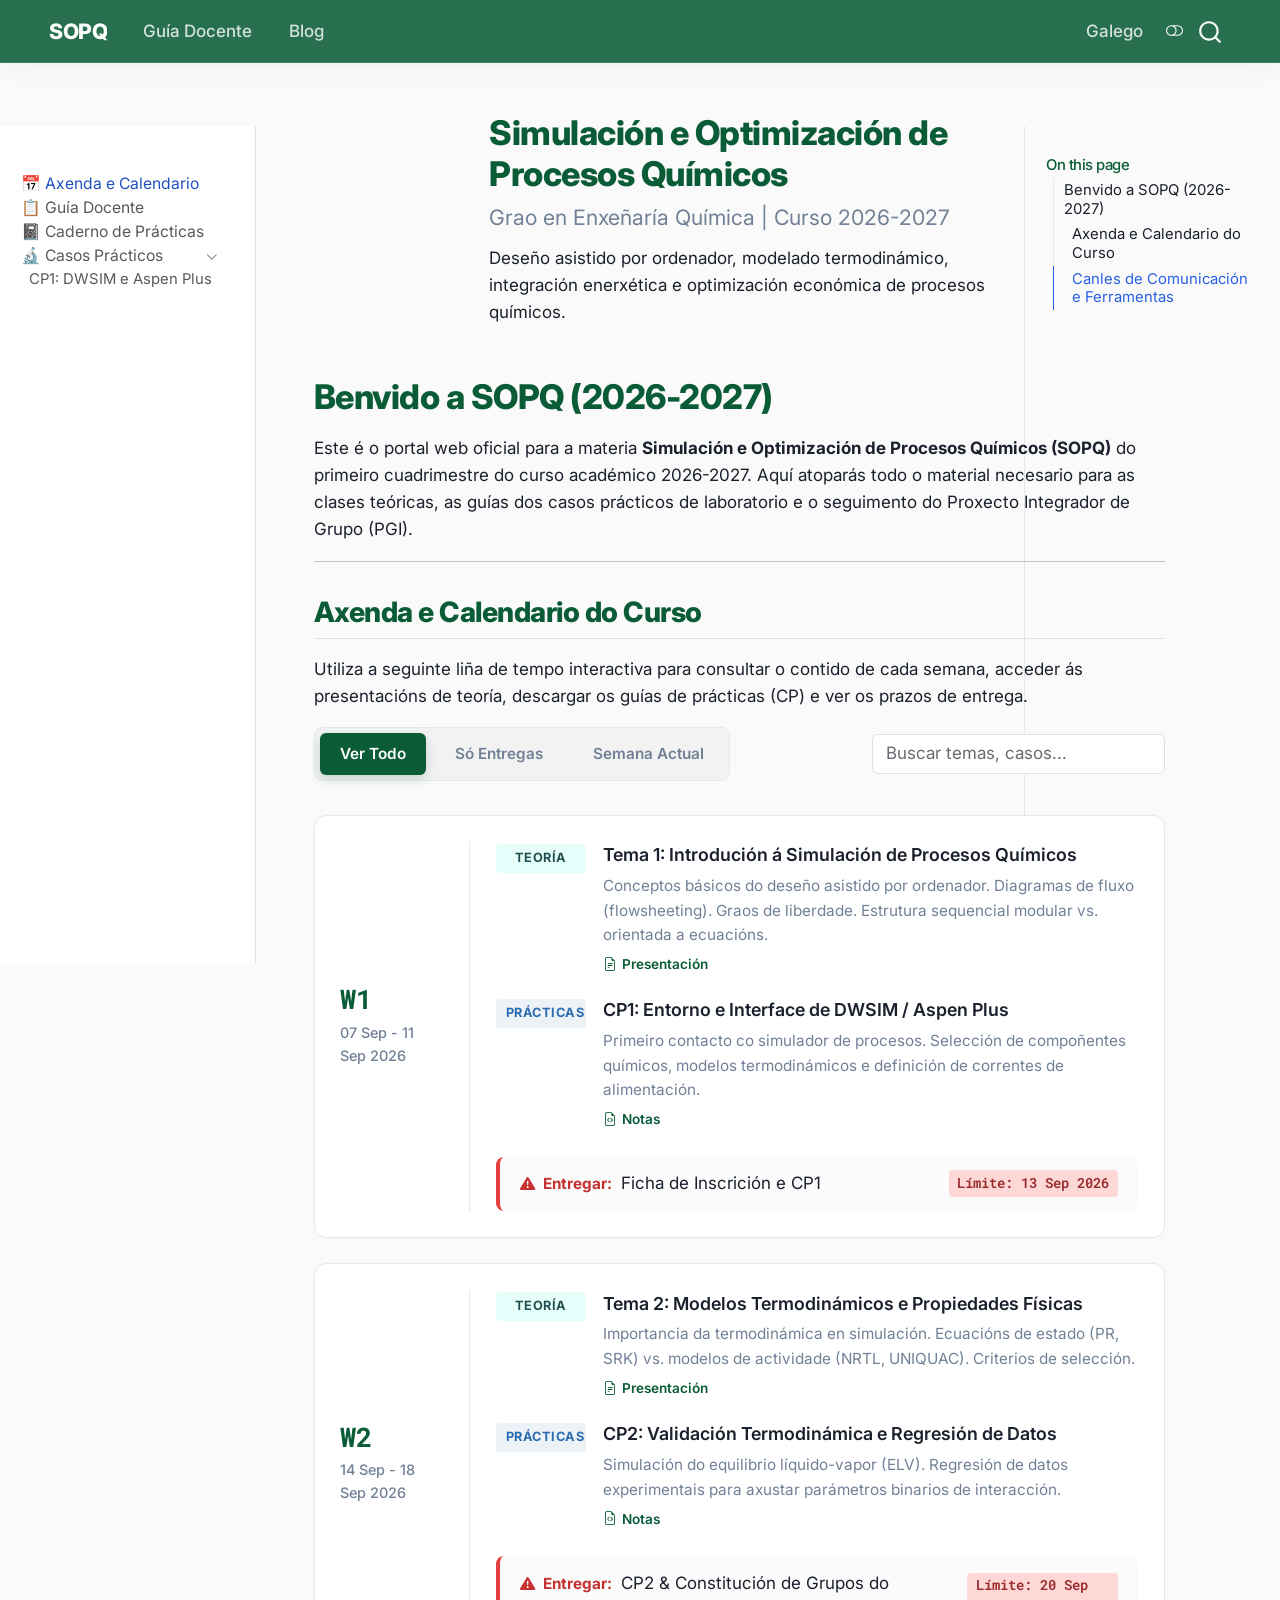
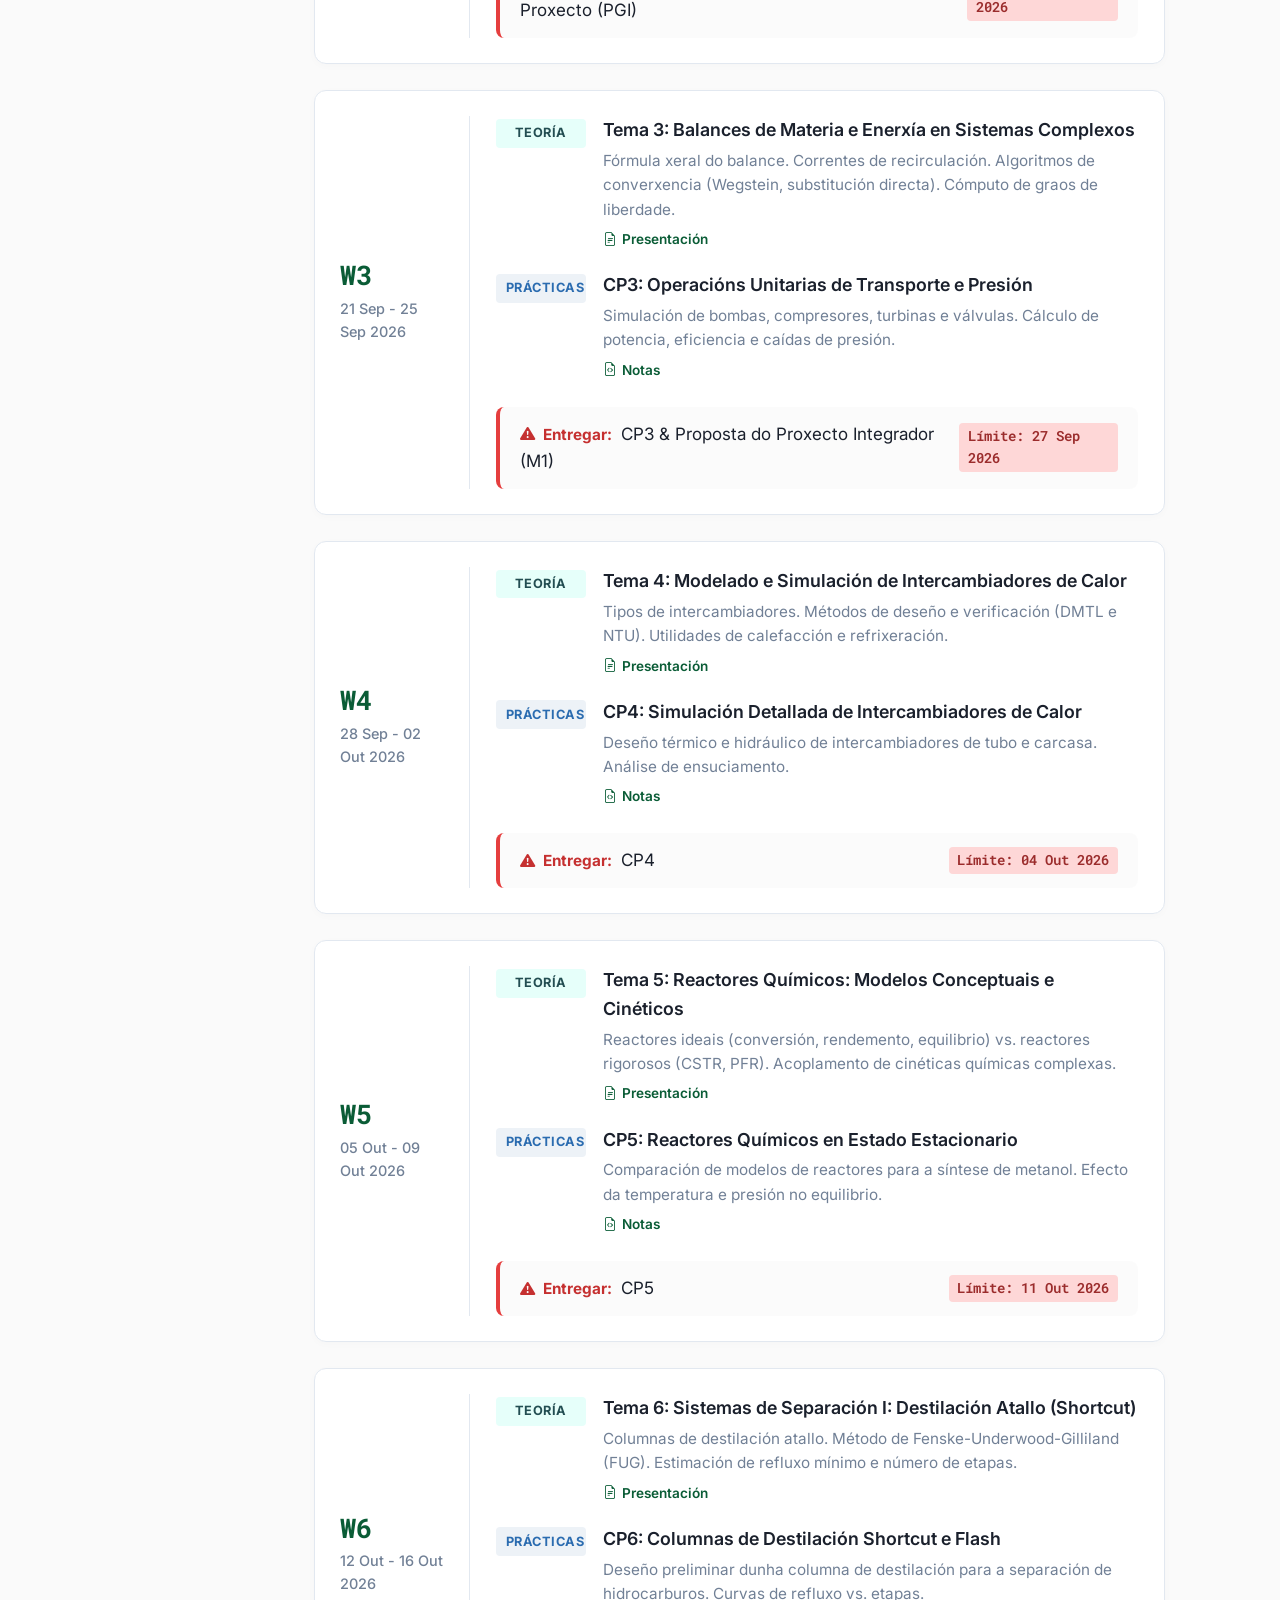
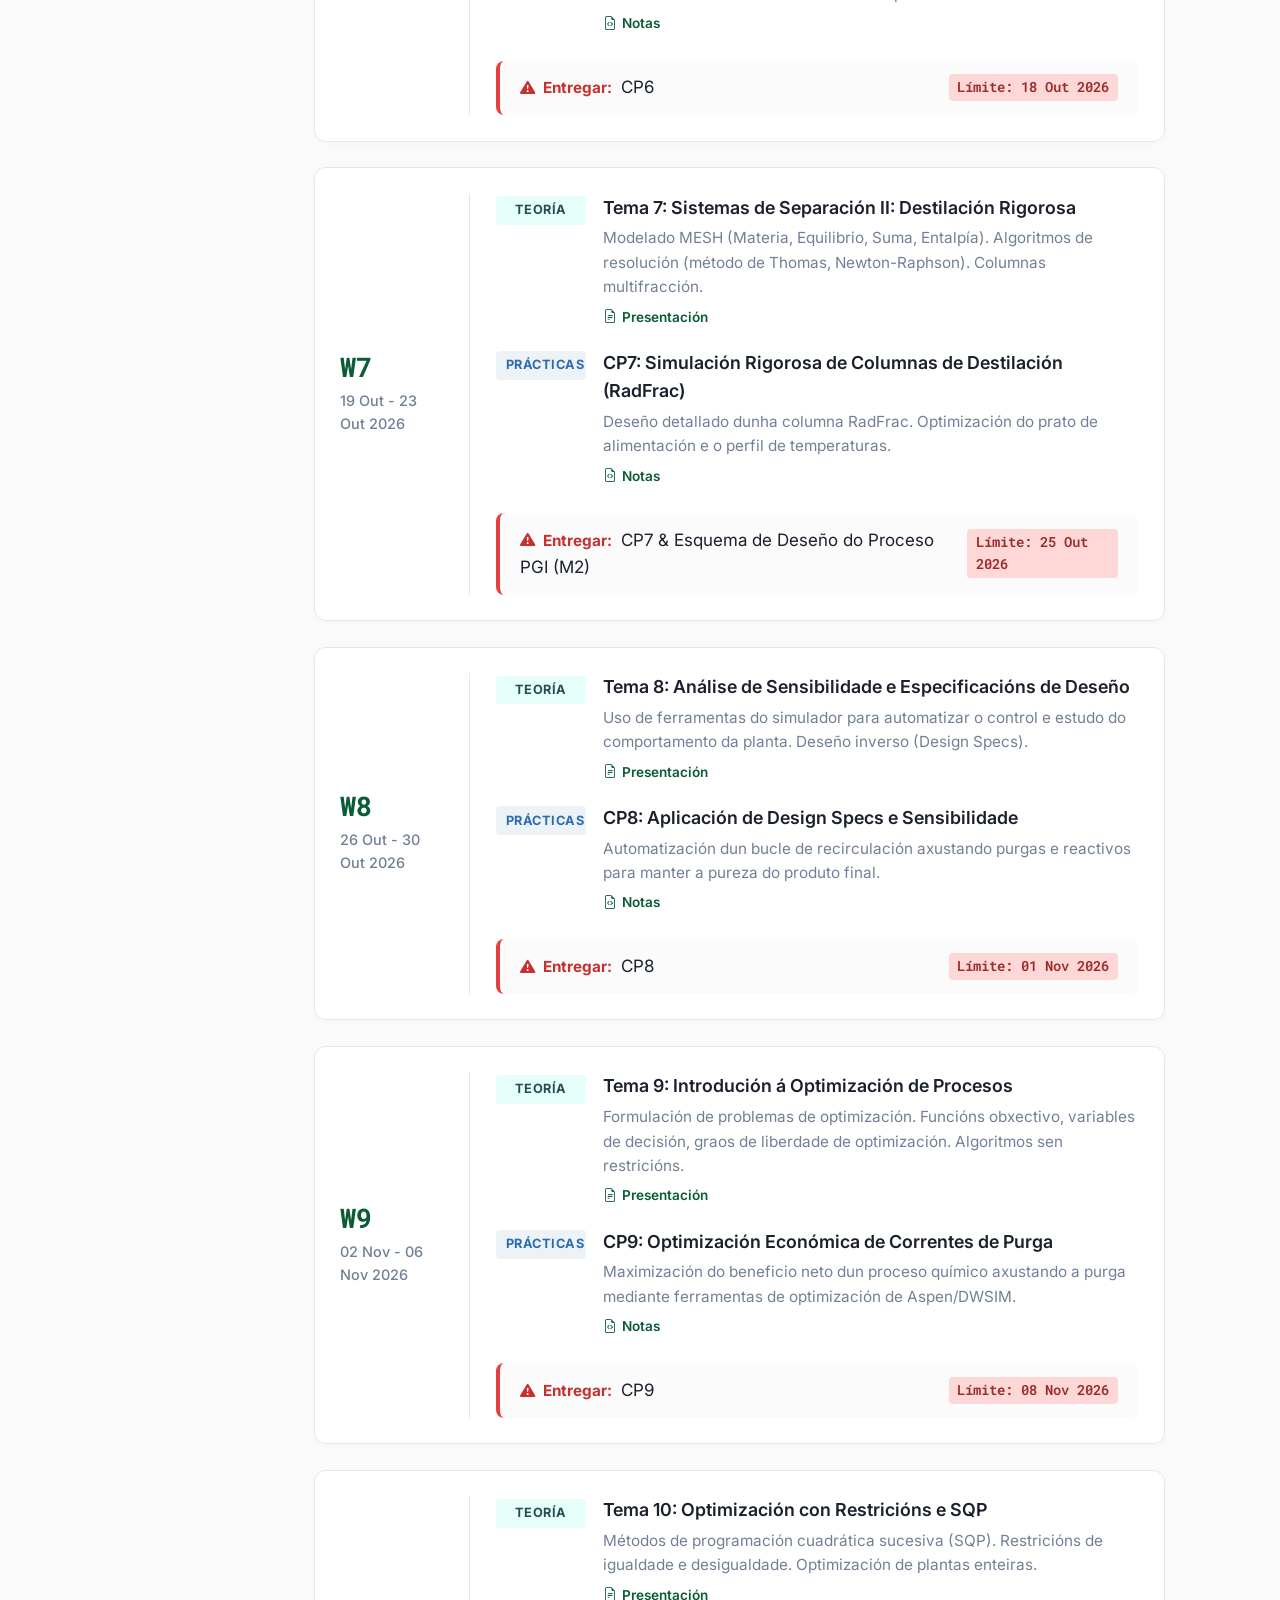
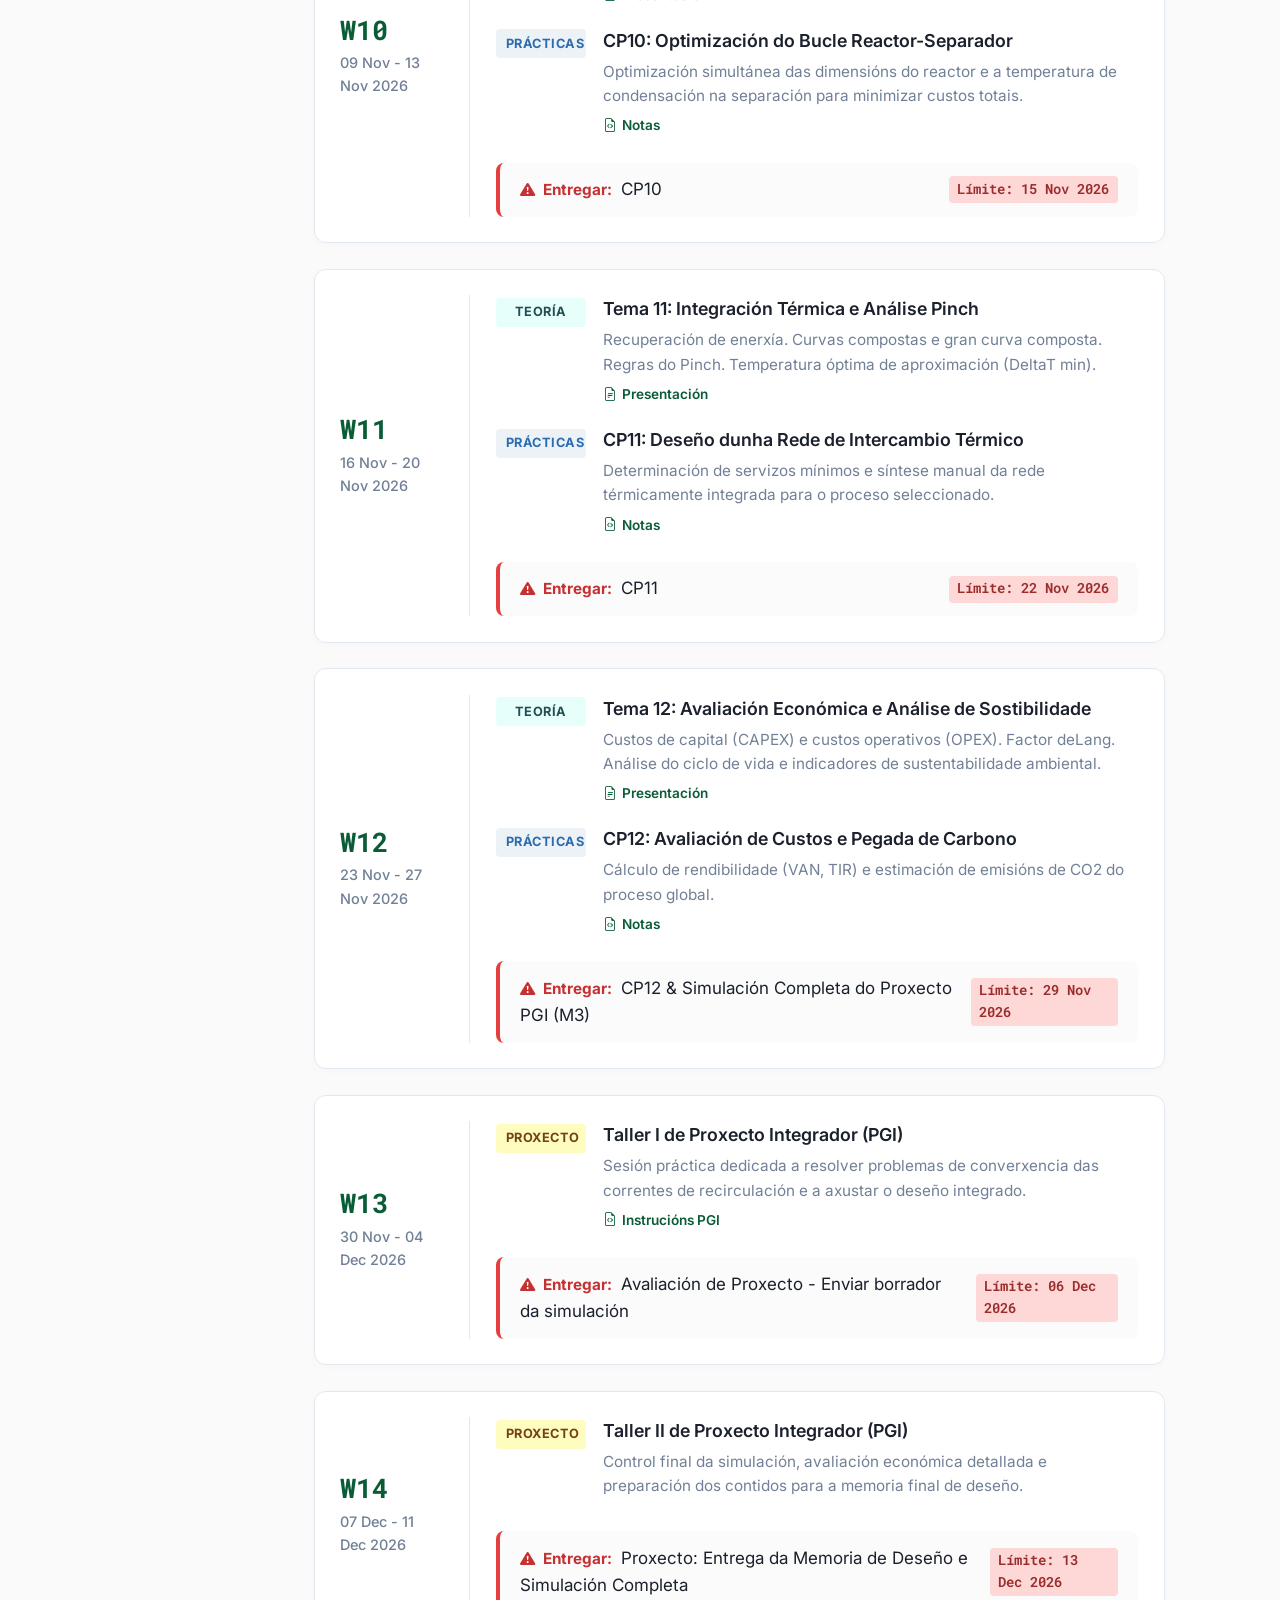
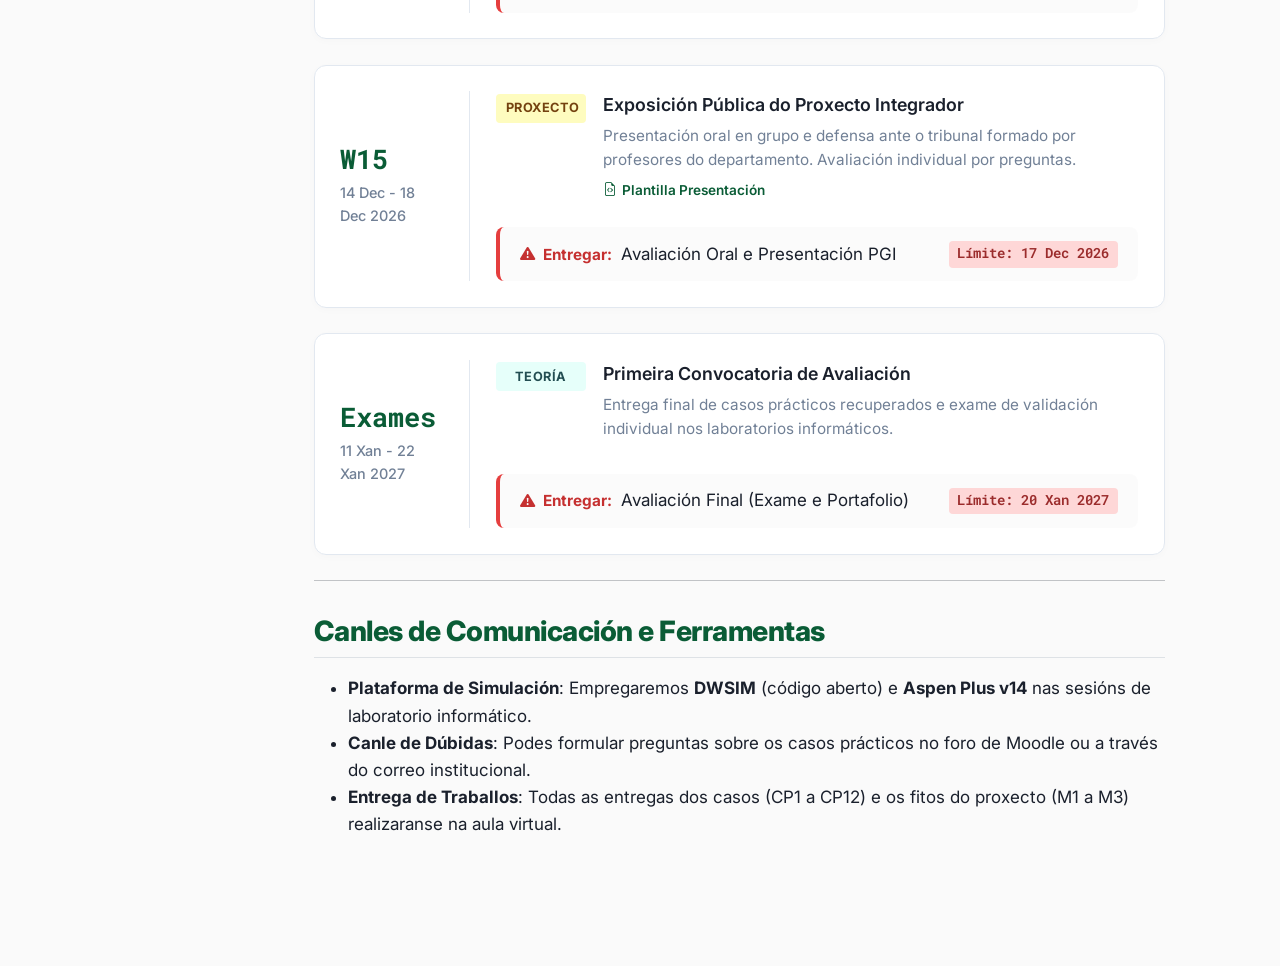
==== commit 22ccda11: "deploy: 55d233d1357d7e2afd79eb65c5fd551209d61187" ====
--- a/index.html
+++ b/index.html
@@ -2,7 +2,7 @@
 <html xmlns="http://www.w3.org/1999/xhtml" lang="en" xml:lang="en"><head>
 
 <meta charset="utf-8">
-<meta name="generator" content="quarto-1.10.14">
+<meta name="generator" content="quarto-1.11.5">
 
 <meta name="viewport" content="width=device-width, initial-scale=1.0, user-scalable=yes">
 
@@ -13,10 +13,13 @@
 /* Default styles provided by pandoc.
 ** See https://pandoc.org/MANUAL.html#variables-for-html for config info.
 */
-code{white-space: pre-wrap;}
 span.smallcaps{font-variant: small-caps;}
-div.columns{display: flex; gap: min(4vw, 1.5em);}
-div.column{flex: auto; overflow-x: auto;}
+div.columns{display: flex; gap: 1.5em;}
+div.column{flex: auto;}
+@media screen {
+div.columns{gap: min(4vw, 1.5em);}
+div.column{overflow-x: auto;}
+}
 div.hanging-indent{margin-left: 1.5em; text-indent: -1.5em;}
 ul.task-list{list-style: none;}
 ul.task-list li input[type="checkbox"] {
@@ -40,14 +43,14 @@
 <script src="site_libs/quarto-html/tippy.umd.min.js"></script>
 <script src="site_libs/quarto-html/anchor.min.js"></script>
 <link href="site_libs/quarto-html/tippy.css" rel="stylesheet">
-<link href="site_libs/quarto-html/quarto-syntax-highlighting-7832d8100c30e5308af25d4a964213de.css" rel="stylesheet" class="quarto-color-scheme" id="quarto-text-highlighting-styles">
-<link href="site_libs/quarto-html/quarto-syntax-highlighting-dark-cd20848ca02fc76d36aef2d89ed0b5fd.css" rel="stylesheet" class="quarto-color-scheme quarto-color-alternate" id="quarto-text-highlighting-styles">
-<link href="site_libs/quarto-html/quarto-syntax-highlighting-7832d8100c30e5308af25d4a964213de.css" rel="stylesheet" class="quarto-color-scheme-extra" id="quarto-text-highlighting-styles">
+<link href="site_libs/quarto-html/quarto-syntax-highlighting-3b9ea68436acb9022c2fbce6dbb58b06.css" rel="stylesheet" class="quarto-color-scheme" id="quarto-text-highlighting-styles">
+<link href="site_libs/quarto-html/quarto-syntax-highlighting-dark-3572e2e2f69417ab8e71045b87c14ed7.css" rel="stylesheet" class="quarto-color-scheme quarto-color-alternate" id="quarto-text-highlighting-styles">
+<link href="site_libs/quarto-html/quarto-syntax-highlighting-3b9ea68436acb9022c2fbce6dbb58b06.css" rel="stylesheet" class="quarto-color-scheme-extra" id="quarto-text-highlighting-styles">
 <script src="site_libs/bootstrap/bootstrap.min.js"></script>
 <link href="site_libs/bootstrap/bootstrap-icons.css" rel="stylesheet">
-<link href="site_libs/bootstrap/bootstrap-3d242d70d41cd9edc5ebe4da1d712dc5.min.css" rel="stylesheet" append-hash="true" class="quarto-color-scheme" id="quarto-bootstrap" data-mode="light">
-<link href="site_libs/bootstrap/bootstrap-dark-84c732885d854e4546f3762a9d6d0195.min.css" rel="stylesheet" append-hash="true" class="quarto-color-scheme quarto-color-alternate" id="quarto-bootstrap" data-mode="dark">
-<link href="site_libs/bootstrap/bootstrap-3d242d70d41cd9edc5ebe4da1d712dc5.min.css" rel="stylesheet" append-hash="true" class="quarto-color-scheme-extra" id="quarto-bootstrap" data-mode="light">
+<link href="site_libs/bootstrap/bootstrap-cd5f6492f282d55dff150c5248537eb5.min.css" rel="stylesheet" append-hash="true" class="quarto-color-scheme" id="quarto-bootstrap" data-mode="light">
+<link href="site_libs/bootstrap/bootstrap-dark-f990fce459130405219da0f9ee26bdc8.min.css" rel="stylesheet" append-hash="true" class="quarto-color-scheme quarto-color-alternate" id="quarto-bootstrap" data-mode="dark">
+<link href="site_libs/bootstrap/bootstrap-cd5f6492f282d55dff150c5248537eb5.min.css" rel="stylesheet" append-hash="true" class="quarto-color-scheme-extra" id="quarto-bootstrap" data-mode="light">
 <script id="quarto-search-options" type="application/json">{
   "location": "navbar",
   "copy-button": false,
@@ -124,7 +127,7 @@
 <link rel="stylesheet" href="styles.css">
 </head>
 
-<body class="nav-fixed fullcontent quarto-light"><script id="quarto-html-before-body" type="application/javascript">
+<body class="nav-sidebar docked nav-fixed quarto-light"><a id="quarto-skip-link" class="visually-hidden-focusable" href="#quarto-document-content">Skip to main content</a><script id="quarto-html-before-body" type="application/javascript">
     const toggleBodyColorMode = (bsSheetEl) => {
       const mode = bsSheetEl.getAttribute("data-mode");
       const bodyEl = window.document.querySelector("body");
@@ -147,6 +150,7 @@
       for (let i=0; i < toggles.length; i++) {
         const toggle = toggles[i];
         if (toggle) {
+          toggle.setAttribute("aria-checked", alternate ? "true" : "false");
           if (alternate) {
             toggle.classList.add("alternate");
           } else {
@@ -290,7 +294,7 @@
 
 <div id="quarto-search-results"></div>
   <header id="quarto-header" class="headroom fixed-top">
-    <nav class="navbar navbar-expand-lg " data-bs-theme="dark">
+    <nav class="navbar navbar-expand-lg " data-bs-theme="dark" aria-label="Site">
       <div class="navbar-container container-fluid">
       <div class="navbar-brand-container mx-auto">
     <a class="navbar-brand" href="./index.html">
@@ -298,7 +302,7 @@
     </a>
   </div>
             <div id="quarto-search" class="" title="Search"></div>
-          <button class="navbar-toggler" type="button" data-bs-toggle="collapse" data-bs-target="#navbarCollapse" aria-controls="navbarCollapse" role="menu" aria-expanded="false" aria-label="Toggle navigation" onclick="if (window.quartoToggleHeadroom) { window.quartoToggleHeadroom(); }">
+          <button class="navbar-toggler" type="button" data-bs-toggle="collapse" data-bs-target="#navbarCollapse" aria-controls="navbarCollapse" aria-expanded="false" aria-label="Toggle navigation" onclick="if (window.quartoToggleHeadroom) { window.quartoToggleHeadroom(); }">
   <span class="navbar-toggler-icon"></span>
 </button>
           <div class="collapse navbar-collapse" id="navbarCollapse">
@@ -356,18 +360,79 @@
 </ul>
           </div> <!-- /navcollapse -->
             <div class="quarto-navbar-tools">
-  <a href="" class="quarto-color-scheme-toggle quarto-navigation-tool  px-1" onclick="window.quartoToggleColorScheme(); return false;" title="Toggle dark mode"><i class="bi"></i></a>
+  <button type="button" role="switch" aria-checked="false" class="quarto-color-scheme-toggle quarto-navigation-tool  px-1" onclick="window.quartoToggleColorScheme(); return false;" title="Toggle dark mode" aria-label="Toggle dark mode"><i class="bi"></i></button>
 </div>
       </div> <!-- /container-fluid -->
     </nav>
+  <nav class="quarto-secondary-nav" aria-label="Toolbar">
+    <div class="container-fluid d-flex">
+      <button type="button" class="quarto-btn-toggle btn" data-bs-toggle="collapse" role="button" data-bs-target=".quarto-sidebar-collapse-item" aria-controls="quarto-sidebar" aria-expanded="false" aria-label="Toggle sidebar navigation" onclick="if (window.quartoToggleHeadroom) { window.quartoToggleHeadroom(); }">
+        <i class="bi bi-layout-text-sidebar-reverse"></i>
+      </button>
+        <nav class="quarto-page-breadcrumbs" aria-label="Breadcrumbs"><ol class="breadcrumb"><li class="breadcrumb-item"><a href="./index.html">📅 Axenda e Calendario</a></li></ol></nav>
+        <a class="flex-grow-1" data-bs-toggle="collapse" data-bs-target=".quarto-sidebar-collapse-item" onclick="if (window.quartoToggleHeadroom) { window.quartoToggleHeadroom(); }">      
+        </a>
+    </div>
+  </nav>
 </header>
 <!-- content -->
-<div id="quarto-content" class="quarto-container page-columns page-rows-contents page-layout-article page-navbar">
+<div id="quarto-content" class="quarto-container page-columns page-rows-contents page-layout-full page-navbar">
 <!-- sidebar -->
+  <nav id="quarto-sidebar" class="sidebar collapse collapse-horizontal quarto-sidebar-collapse-item sidebar-navigation docked overflow-auto" aria-label="Section">
+    <div class="sidebar-menu-container"> 
+    <ul class="list-unstyled mt-1">
+        <li class="sidebar-item">
+  <div class="sidebar-item-container"> 
+  <a href="./index.html" class="sidebar-item-text sidebar-link active">
+ <span class="menu-text">📅 Axenda e Calendario</span></a>
+  </div>
+</li>
+        <li class="sidebar-item">
+  <div class="sidebar-item-container"> 
+  <a href="./gl/guia-docente.html" class="sidebar-item-text sidebar-link">
+ <span class="menu-text">📋 Guía Docente</span></a>
+  </div>
+</li>
+        <li class="sidebar-item">
+  <div class="sidebar-item-container"> 
+  <a href="./gl/blog/index.html" class="sidebar-item-text sidebar-link">
+ <span class="menu-text">📓 Caderno de Prácticas</span></a>
+  </div>
+</li>
+        <li class="sidebar-item sidebar-item-section">
+      <div class="sidebar-item-container"> 
+            <button type="button" class="sidebar-item-text sidebar-item-toggle sidebar-link text-start" data-bs-toggle="collapse" data-bs-target="#quarto-sidebar-section-1" aria-controls="quarto-sidebar-section-1" aria-expanded="true">
+ <span class="menu-text" id="quarto-sidebar-section-1-label">🔬 Casos Prácticos</span><i class="bi bi-chevron-right" aria-hidden="true"></i></button>
+      </div>
+      <ul id="quarto-sidebar-section-1" aria-labelledby="quarto-sidebar-section-1-label" class="collapse list-unstyled sidebar-section depth1 show">  
+          <li class="sidebar-item">
+  <div class="sidebar-item-container"> 
+  <a href="./gl/blog/posts/cp1-intro.html" class="sidebar-item-text sidebar-link">
+ <span class="menu-text">CP1: DWSIM e Aspen Plus</span></a>
+  </div>
+</li>
+      </ul>
+  </li>
+    </ul>
+    </div>
+</nav>
+<div id="quarto-sidebar-glass" class="quarto-sidebar-collapse-item" data-bs-toggle="collapse" data-bs-target=".quarto-sidebar-collapse-item"></div>
 <!-- margin-sidebar -->
-    
+    <div id="quarto-margin-sidebar" class="sidebar margin-sidebar">
+        <nav id="TOC" role="doc-toc" aria-labelledby="toc-title" class="toc-active">
+    <h2 id="toc-title">On this page</h2>
+   
+  <ul>
+  <li><a href="#benvido-a-sopq-2026-2027" id="toc-benvido-a-sopq-2026-2027" class="nav-link active" data-scroll-target="#benvido-a-sopq-2026-2027">Benvido a SOPQ (2026-2027)</a>
+  <ul class="collapse">
+  <li><a href="#axenda-e-calendario-do-curso" id="toc-axenda-e-calendario-do-curso" class="nav-link" data-scroll-target="#axenda-e-calendario-do-curso">Axenda e Calendario do Curso</a></li>
+  <li><a href="#canles-de-comunicación-e-ferramentas" id="toc-canles-de-comunicación-e-ferramentas" class="nav-link" data-scroll-target="#canles-de-comunicación-e-ferramentas">Canles de Comunicación e Ferramentas</a></li>
+  </ul></li>
+  </ul>
+</nav>
+    </div>
 <!-- main -->
-<main class="content page-columns page-full" id="quarto-document-content">
+<main class="content page-columns page-full column-body" id="quarto-document-content" tabindex="-1">
 
 
 <header id="title-block-header" class="quarto-title-block default">
@@ -383,7 +448,7 @@
 </div>
 
 
-<div class="quarto-title-meta">
+<div class="quarto-title-meta column-body">
 
     
   
@@ -439,15 +504,50 @@
   window.document.addEventListener("DOMContentLoaded", function (event) {
     // Ensure there is a toggle, if there isn't float one in the top right
     if (window.document.querySelector('.quarto-color-scheme-toggle') === null) {
-      const a = window.document.createElement('a');
-      a.classList.add('top-right');
-      a.classList.add('quarto-color-scheme-toggle');
-      a.href = "";
-      a.onclick = function() { try { window.quartoToggleColorScheme(); } catch {} return false; };
+      const toggle = window.document.createElement('button');
+      toggle.type = "button";
+      toggle.setAttribute("role", "switch");
+      toggle.setAttribute("aria-checked", "false");
+      toggle.classList.add('top-right');
+      toggle.classList.add('quarto-color-scheme-toggle');
+      toggle.setAttribute("aria-label", "Toggle dark mode");
+      toggle.onclick = function() { try { window.quartoToggleColorScheme(); } catch {} return false; };
       const i = window.document.createElement("i");
       i.classList.add('bi');
-      a.appendChild(i);
-      window.document.body.appendChild(a);
+      toggle.appendChild(i);
+      // Put the toggle in a landmark of its own, so that landmark navigation
+      // can reach it.
+      //
+      // The container is always a fresh direct child of body, and the toggle is
+      // never moved into page furniture that the theme or the author controls.
+      // The toggle is positioned against the page, so any ancestor that
+      // establishes a containing block captures it: a positioned element or a
+      // grid for position: absolute, and transform, filter, will-change or
+      // contain for position: fixed. A direct child of body has none of these
+      // to inherit, and the shift when one appears is silent and visual.
+      //
+      // ARIA says a document should have at most one banner, and axe reports a
+      // duplicate whether or not the banners carry distinct labels. So use a
+      // header when the page has no banner yet, and a named region otherwise.
+      //
+      // A header is a banner wherever it sits, unless it is inside sectioning
+      // content, so this cannot just look at the children of body: a custom
+      // page layout wraps the title block header in a plain div. An explicit
+      // role="banner" always counts.
+      const sectioning = 'article, aside, main, nav, section, [role="article"], [role="complementary"], [role="main"], [role="navigation"], [role="region"]';
+      const hasBanner = Array.from(
+        window.document.querySelectorAll('header:not([role]), [role="banner"]')
+      ).some(function(el) {
+        return el.hasAttribute("role") || el.closest(sectioning) === null;
+      });
+      const container = window.document.createElement(hasBanner ? "div" : "header");
+      if (hasBanner) {
+        container.setAttribute("role", "region");
+        container.setAttribute("aria-label", "Toggle dark mode");
+      }
+      container.classList.add('quarto-color-scheme-toggle-container');
+      container.appendChild(toggle);
+      window.document.body.appendChild(container);
     }
     setColorSchemeToggle(hasAlternateSentinel())
     const icon = "";
--- a/site_libs/quarto-html/quarto-syntax-highlighting-3b9ea68436acb9022c2fbce6dbb58b06.css
+++ b/site_libs/quarto-html/quarto-syntax-highlighting-3b9ea68436acb9022c2fbce6dbb58b06.css
@@ -0,0 +1,236 @@
+/* quarto syntax highlight colors */
+:root {
+  --quarto-hl-ot-color: #003B4F;
+  --quarto-hl-at-color: #657422;
+  --quarto-hl-ss-color: #20794D;
+  --quarto-hl-an-color: #5E5E5E;
+  --quarto-hl-fu-color: #4758AB;
+  --quarto-hl-st-color: #20794D;
+  --quarto-hl-cf-color: #003B4F;
+  --quarto-hl-op-color: #5E5E5E;
+  --quarto-hl-er-color: #AD0000;
+  --quarto-hl-bn-color: #AD0000;
+  --quarto-hl-al-color: #AD0000;
+  --quarto-hl-va-color: #111111;
+  --quarto-hl-bu-color: inherit;
+  --quarto-hl-ex-color: inherit;
+  --quarto-hl-pp-color: #AD0000;
+  --quarto-hl-in-color: #5E5E5E;
+  --quarto-hl-vs-color: #20794D;
+  --quarto-hl-wa-color: #5E5E5E;
+  --quarto-hl-do-color: #5E5E5E;
+  --quarto-hl-im-color: #00769E;
+  --quarto-hl-ch-color: #20794D;
+  --quarto-hl-dt-color: #AD0000;
+  --quarto-hl-fl-color: #AD0000;
+  --quarto-hl-co-color: #5E5E5E;
+  --quarto-hl-cv-color: #5E5E5E;
+  --quarto-hl-cn-color: #8f5902;
+  --quarto-hl-sc-color: #5E5E5E;
+  --quarto-hl-dv-color: #AD0000;
+  --quarto-hl-kw-color: #003B4F;
+}
+
+/* other quarto variables */
+:root {
+  --quarto-font-monospace: SFMono-Regular, Menlo, Monaco, Consolas, "Liberation Mono", "Courier New", monospace;
+}
+
+/* syntax highlight based on Pandoc's rules */
+pre > code.sourceCode > span {
+  color: #003B4F;
+}
+
+code.sourceCode > span {
+  color: #003B4F;
+}
+
+div.sourceCode,
+div.sourceCode pre.sourceCode {
+  color: #003B4F;
+}
+
+/* Normal */
+code span {
+  color: #003B4F;
+}
+
+/* Alert */
+code span.al {
+  color: #AD0000;
+  font-style: inherit;
+}
+
+/* Annotation */
+code span.an {
+  color: #5E5E5E;
+  font-style: inherit;
+}
+
+/* Attribute */
+code span.at {
+  color: #657422;
+  font-style: inherit;
+}
+
+/* BaseN */
+code span.bn {
+  color: #AD0000;
+  font-style: inherit;
+}
+
+/* BuiltIn */
+code span.bu {
+  font-style: inherit;
+}
+
+/* ControlFlow */
+code span.cf {
+  color: #003B4F;
+  font-weight: bold;
+  font-style: inherit;
+}
+
+/* Char */
+code span.ch {
+  color: #20794D;
+  font-style: inherit;
+}
+
+/* Constant */
+code span.cn {
+  color: #8f5902;
+  font-style: inherit;
+}
+
+/* Comment */
+code span.co {
+  color: #5E5E5E;
+  font-style: inherit;
+}
+
+/* CommentVar */
+code span.cv {
+  color: #5E5E5E;
+  font-style: italic;
+}
+
+/* Documentation */
+code span.do {
+  color: #5E5E5E;
+  font-style: italic;
+}
+
+/* DataType */
+code span.dt {
+  color: #AD0000;
+  font-style: inherit;
+}
+
+/* DecVal */
+code span.dv {
+  color: #AD0000;
+  font-style: inherit;
+}
+
+/* Error */
+code span.er {
+  color: #AD0000;
+  font-style: inherit;
+}
+
+/* Extension */
+code span.ex {
+  font-style: inherit;
+}
+
+/* Float */
+code span.fl {
+  color: #AD0000;
+  font-style: inherit;
+}
+
+/* Function */
+code span.fu {
+  color: #4758AB;
+  font-style: inherit;
+}
+
+/* Import */
+code span.im {
+  color: #00769E;
+  font-style: inherit;
+}
+
+/* Information */
+code span.in {
+  color: #5E5E5E;
+  font-style: inherit;
+}
+
+/* Keyword */
+code span.kw {
+  color: #003B4F;
+  font-weight: bold;
+  font-style: inherit;
+}
+
+/* Operator */
+code span.op {
+  color: #5E5E5E;
+  font-style: inherit;
+}
+
+/* Other */
+code span.ot {
+  color: #003B4F;
+  font-style: inherit;
+}
+
+/* Preprocessor */
+code span.pp {
+  color: #AD0000;
+  font-style: inherit;
+}
+
+/* SpecialChar */
+code span.sc {
+  color: #5E5E5E;
+  font-style: inherit;
+}
+
+/* SpecialString */
+code span.ss {
+  color: #20794D;
+  font-style: inherit;
+}
+
+/* String */
+code span.st {
+  color: #20794D;
+  font-style: inherit;
+}
+
+/* Variable */
+code span.va {
+  color: #111111;
+  font-style: inherit;
+}
+
+/* VerbatimString */
+code span.vs {
+  color: #20794D;
+  font-style: inherit;
+}
+
+/* Warning */
+code span.wa {
+  color: #5E5E5E;
+  font-style: italic;
+}
+
+.prevent-inlining {
+  content: "</";
+}
+
+/*# sourceMappingURL=dad6e035dfeb8fac8f2ca93d5ade5f9e.css.map */
--- a/site_libs/quarto-html/quarto-syntax-highlighting-dark-3572e2e2f69417ab8e71045b87c14ed7.css
+++ b/site_libs/quarto-html/quarto-syntax-highlighting-dark-3572e2e2f69417ab8e71045b87c14ed7.css
@@ -0,0 +1,219 @@
+/* quarto syntax highlight colors */
+:root {
+  --quarto-hl-al-color: #f07178;
+  --quarto-hl-an-color: #d4d0ab;
+  --quarto-hl-at-color: #00e0e0;
+  --quarto-hl-bn-color: #d4d0ab;
+  --quarto-hl-bu-color: #abe338;
+  --quarto-hl-ch-color: #abe338;
+  --quarto-hl-co-color: #f8f8f2;
+  --quarto-hl-cv-color: #ffd700;
+  --quarto-hl-cn-color: #ffd700;
+  --quarto-hl-cf-color: #ffa07a;
+  --quarto-hl-dt-color: #ffa07a;
+  --quarto-hl-dv-color: #d4d0ab;
+  --quarto-hl-do-color: #f8f8f2;
+  --quarto-hl-er-color: #f07178;
+  --quarto-hl-ex-color: #00e0e0;
+  --quarto-hl-fl-color: #d4d0ab;
+  --quarto-hl-fu-color: #ffa07a;
+  --quarto-hl-im-color: #abe338;
+  --quarto-hl-in-color: #d4d0ab;
+  --quarto-hl-kw-color: #ffa07a;
+  --quarto-hl-op-color: #ffa07a;
+  --quarto-hl-ot-color: #00e0e0;
+  --quarto-hl-pp-color: #dcc6e0;
+  --quarto-hl-re-color: #00e0e0;
+  --quarto-hl-sc-color: #abe338;
+  --quarto-hl-ss-color: #abe338;
+  --quarto-hl-st-color: #abe338;
+  --quarto-hl-va-color: #00e0e0;
+  --quarto-hl-vs-color: #abe338;
+  --quarto-hl-wa-color: #dcc6e0;
+}
+
+/* other quarto variables */
+:root {
+  --quarto-font-monospace: SFMono-Regular, Menlo, Monaco, Consolas, "Liberation Mono", "Courier New", monospace;
+}
+
+/* syntax highlight based on Pandoc's rules */
+pre > code.sourceCode > span {
+  color: #f8f8f2;
+}
+
+code.sourceCode > span {
+  color: #f8f8f2;
+}
+
+div.sourceCode,
+div.sourceCode pre.sourceCode {
+  color: #f8f8f2;
+}
+
+/* Normal */
+code span {
+  color: #f8f8f2;
+}
+
+/* Alert */
+code span.al {
+  color: #f07178;
+}
+
+/* Annotation */
+code span.an {
+  color: #d4d0ab;
+}
+
+/* Attribute */
+code span.at {
+  color: #00e0e0;
+}
+
+/* BaseN */
+code span.bn {
+  color: #d4d0ab;
+}
+
+/* BuiltIn */
+code span.bu {
+  color: #abe338;
+}
+
+/* ControlFlow */
+code span.cf {
+  font-weight: bold;
+  color: #ffa07a;
+}
+
+/* Char */
+code span.ch {
+  color: #abe338;
+}
+
+/* Constant */
+code span.cn {
+  color: #ffd700;
+}
+
+/* Comment */
+code span.co {
+  font-style: italic;
+  color: #f8f8f2;
+}
+
+/* CommentVar */
+code span.cv {
+  color: #ffd700;
+}
+
+/* Documentation */
+code span.do {
+  color: #f8f8f2;
+}
+
+/* DataType */
+code span.dt {
+  color: #ffa07a;
+}
+
+/* DecVal */
+code span.dv {
+  color: #d4d0ab;
+}
+
+/* Error */
+code span.er {
+  color: #f07178;
+  text-decoration: underline;
+}
+
+/* Extension */
+code span.ex {
+  font-weight: bold;
+  color: #00e0e0;
+}
+
+/* Float */
+code span.fl {
+  color: #d4d0ab;
+}
+
+/* Function */
+code span.fu {
+  color: #ffa07a;
+}
+
+/* Import */
+code span.im {
+  color: #abe338;
+}
+
+/* Information */
+code span.in {
+  color: #d4d0ab;
+}
+
+/* Keyword */
+code span.kw {
+  font-weight: bold;
+  color: #ffa07a;
+}
+
+/* Operator */
+code span.op {
+  color: #ffa07a;
+}
+
+/* Other */
+code span.ot {
+  color: #00e0e0;
+}
+
+/* Preprocessor */
+code span.pp {
+  color: #dcc6e0;
+}
+
+/* RegionMarker */
+code span.re {
+  background-color: #f8f8f2;
+  color: #00e0e0;
+}
+
+/* SpecialChar */
+code span.sc {
+  color: #abe338;
+}
+
+/* SpecialString */
+code span.ss {
+  color: #abe338;
+}
+
+/* String */
+code span.st {
+  color: #abe338;
+}
+
+/* Variable */
+code span.va {
+  color: #00e0e0;
+}
+
+/* VerbatimString */
+code span.vs {
+  color: #abe338;
+}
+
+/* Warning */
+code span.wa {
+  color: #dcc6e0;
+}
+
+.prevent-inlining {
+  content: "</";
+}
+
+/*# sourceMappingURL=b4daa3aea3da18eb9b196599736d5d43.css.map */
--- a/site_libs/quarto-html/quarto-syntax-highlighting-3b9ea68436acb9022c2fbce6dbb58b06.css
+++ b/site_libs/quarto-html/quarto-syntax-highlighting-3b9ea68436acb9022c2fbce6dbb58b06.css
@@ -0,0 +1,236 @@
+/* quarto syntax highlight colors */
+:root {
+  --quarto-hl-ot-color: #003B4F;
+  --quarto-hl-at-color: #657422;
+  --quarto-hl-ss-color: #20794D;
+  --quarto-hl-an-color: #5E5E5E;
+  --quarto-hl-fu-color: #4758AB;
+  --quarto-hl-st-color: #20794D;
+  --quarto-hl-cf-color: #003B4F;
+  --quarto-hl-op-color: #5E5E5E;
+  --quarto-hl-er-color: #AD0000;
+  --quarto-hl-bn-color: #AD0000;
+  --quarto-hl-al-color: #AD0000;
+  --quarto-hl-va-color: #111111;
+  --quarto-hl-bu-color: inherit;
+  --quarto-hl-ex-color: inherit;
+  --quarto-hl-pp-color: #AD0000;
+  --quarto-hl-in-color: #5E5E5E;
+  --quarto-hl-vs-color: #20794D;
+  --quarto-hl-wa-color: #5E5E5E;
+  --quarto-hl-do-color: #5E5E5E;
+  --quarto-hl-im-color: #00769E;
+  --quarto-hl-ch-color: #20794D;
+  --quarto-hl-dt-color: #AD0000;
+  --quarto-hl-fl-color: #AD0000;
+  --quarto-hl-co-color: #5E5E5E;
+  --quarto-hl-cv-color: #5E5E5E;
+  --quarto-hl-cn-color: #8f5902;
+  --quarto-hl-sc-color: #5E5E5E;
+  --quarto-hl-dv-color: #AD0000;
+  --quarto-hl-kw-color: #003B4F;
+}
+
+/* other quarto variables */
+:root {
+  --quarto-font-monospace: SFMono-Regular, Menlo, Monaco, Consolas, "Liberation Mono", "Courier New", monospace;
+}
+
+/* syntax highlight based on Pandoc's rules */
+pre > code.sourceCode > span {
+  color: #003B4F;
+}
+
+code.sourceCode > span {
+  color: #003B4F;
+}
+
+div.sourceCode,
+div.sourceCode pre.sourceCode {
+  color: #003B4F;
+}
+
+/* Normal */
+code span {
+  color: #003B4F;
+}
+
+/* Alert */
+code span.al {
+  color: #AD0000;
+  font-style: inherit;
+}
+
+/* Annotation */
+code span.an {
+  color: #5E5E5E;
+  font-style: inherit;
+}
+
+/* Attribute */
+code span.at {
+  color: #657422;
+  font-style: inherit;
+}
+
+/* BaseN */
+code span.bn {
+  color: #AD0000;
+  font-style: inherit;
+}
+
+/* BuiltIn */
+code span.bu {
+  font-style: inherit;
+}
+
+/* ControlFlow */
+code span.cf {
+  color: #003B4F;
+  font-weight: bold;
+  font-style: inherit;
+}
+
+/* Char */
+code span.ch {
+  color: #20794D;
+  font-style: inherit;
+}
+
+/* Constant */
+code span.cn {
+  color: #8f5902;
+  font-style: inherit;
+}
+
+/* Comment */
+code span.co {
+  color: #5E5E5E;
+  font-style: inherit;
+}
+
+/* CommentVar */
+code span.cv {
+  color: #5E5E5E;
+  font-style: italic;
+}
+
+/* Documentation */
+code span.do {
+  color: #5E5E5E;
+  font-style: italic;
+}
+
+/* DataType */
+code span.dt {
+  color: #AD0000;
+  font-style: inherit;
+}
+
+/* DecVal */
+code span.dv {
+  color: #AD0000;
+  font-style: inherit;
+}
+
+/* Error */
+code span.er {
+  color: #AD0000;
+  font-style: inherit;
+}
+
+/* Extension */
+code span.ex {
+  font-style: inherit;
+}
+
+/* Float */
+code span.fl {
+  color: #AD0000;
+  font-style: inherit;
+}
+
+/* Function */
+code span.fu {
+  color: #4758AB;
+  font-style: inherit;
+}
+
+/* Import */
+code span.im {
+  color: #00769E;
+  font-style: inherit;
+}
+
+/* Information */
+code span.in {
+  color: #5E5E5E;
+  font-style: inherit;
+}
+
+/* Keyword */
+code span.kw {
+  color: #003B4F;
+  font-weight: bold;
+  font-style: inherit;
+}
+
+/* Operator */
+code span.op {
+  color: #5E5E5E;
+  font-style: inherit;
+}
+
+/* Other */
+code span.ot {
+  color: #003B4F;
+  font-style: inherit;
+}
+
+/* Preprocessor */
+code span.pp {
+  color: #AD0000;
+  font-style: inherit;
+}
+
+/* SpecialChar */
+code span.sc {
+  color: #5E5E5E;
+  font-style: inherit;
+}
+
+/* SpecialString */
+code span.ss {
+  color: #20794D;
+  font-style: inherit;
+}
+
+/* String */
+code span.st {
+  color: #20794D;
+  font-style: inherit;
+}
+
+/* Variable */
+code span.va {
+  color: #111111;
+  font-style: inherit;
+}
+
+/* VerbatimString */
+code span.vs {
+  color: #20794D;
+  font-style: inherit;
+}
+
+/* Warning */
+code span.wa {
+  color: #5E5E5E;
+  font-style: italic;
+}
+
+.prevent-inlining {
+  content: "</";
+}
+
+/*# sourceMappingURL=dad6e035dfeb8fac8f2ca93d5ade5f9e.css.map */
--- a/styles.css
+++ b/styles.css
@@ -45,13 +45,177 @@
   --badge-due-text: #FEB2B2;
 }
 
-/* Global Reset & Typography */
+/* Full-Width Page Container & Fluid Typography */
+html, body {
+  width: 100%;
+  max-width: 100%;
+  margin: 0;
+  padding: 0;
+  overflow-x: hidden;
+}
+
 body {
   font-family: var(--font-sans);
   background-color: var(--sopq-bg-light);
   color: var(--sopq-text-dark);
   line-height: 1.6;
   transition: background-color 0.3s ease, color 0.3s ease;
+}
+
+/* ==========================================================================
+   Full Width Fluid Layout & Percentage-Based Pane Dimensions (Left, Center, Right)
+   ========================================================================== */
+
+:root {
+  /* Defined percentage widths for the 3 zones */
+  --sopq-pane-left: 20%;     /* Left Panel (Sidebar Navigation): 20% */
+  --sopq-pane-center: 60%;   /* Center Content (Main Document/Timeline): 60% */
+  --sopq-pane-right: 20%;    /* Right Panel (TOC / Categories): 20% */
+
+  /* 2-Pane Percentage Layouts */
+  --sopq-pane-2col-side: 22%;
+  --sopq-pane-2col-main: 78%;
+}
+
+/* Ensure outer wrappers expand to 100% of available viewport width */
+.quarto-container,
+#quarto-content {
+  width: 100% !important;
+  max-width: 100% !important;
+  margin-left: 0 !important;
+  margin-right: 0 !important;
+  padding-left: 0 !important;
+  padding-right: 0 !important;
+  box-sizing: border-box;
+}
+
+/* Fluid navigation bar expanding across full width */
+.navbar > .container-fluid {
+  padding-left: clamp(1rem, 2.5vw, 2.5rem);
+  padding-right: clamp(1rem, 2.5vw, 2.5rem);
+  max-width: 100% !important;
+}
+
+/* Secondary Navigation / Breadcrumbs Bar */
+.quarto-secondary-nav {
+  width: 100% !important;
+  max-width: 100% !important;
+  background-color: var(--sopq-card-bg);
+  border-bottom: 1px solid var(--sopq-border-color);
+  padding: 0.5rem clamp(1rem, 2.5vw, 2.5rem) !important;
+}
+
+.quarto-secondary-nav .container-fluid {
+  width: 100% !important;
+  max-width: 100% !important;
+  padding: 0 !important;
+}
+
+/* Remove fixed-width clamps on main content */
+#quarto-document-content,
+main.content,
+.content {
+  width: 100% !important;
+  max-width: 100% !important;
+  box-sizing: border-box;
+}
+
+/* Desktop 3-Zone Percentage Grid Engine */
+@media (min-width: 992px) {
+  #quarto-content.page-columns {
+    display: grid !important;
+    width: 100% !important;
+    max-width: 100% !important;
+    margin: 0 !important;
+    padding: 0 !important;
+    gap: 0 !important;
+  }
+
+  /* 1. All 3 Zones Present: Left Panel (20%), Center Content (60%), Right Panel (20%) */
+  #quarto-content.page-columns:has(#quarto-sidebar):has(#quarto-margin-sidebar:not(:empty)) {
+    grid-template-columns: 
+      [screen-start page-start] var(--sopq-pane-left) 
+      [body-start body-content-start] var(--sopq-pane-center) 
+      [body-content-end body-end] var(--sopq-pane-right) 
+      [page-end screen-end] !important;
+  }
+
+  /* 2. 2 Zones Present: Left Panel (20%) + Center Content (80%) */
+  #quarto-content.page-columns:has(#quarto-sidebar):not(:has(#quarto-margin-sidebar:not(:empty))) {
+    grid-template-columns: 
+      [screen-start page-start] var(--sopq-pane-left) 
+      [body-start body-content-start] calc(100% - var(--sopq-pane-left)) 
+      [body-content-end body-end page-end screen-end] !important;
+  }
+
+  /* 3. 2 Zones Present without left sidebar: Center Content (78%) + Right Panel (22%) */
+  #quarto-content.page-columns:not(:has(#quarto-sidebar)):has(#quarto-margin-sidebar:not(:empty)) {
+    grid-template-columns: 
+      [screen-start page-start body-start body-content-start] var(--sopq-pane-2col-main) 
+      [body-content-end body-end] var(--sopq-pane-2col-side) 
+      [page-end screen-end] !important;
+  }
+
+  /* 4. 1 Zone Present: Center Content Only (100%) */
+  #quarto-content.page-columns:not(:has(#quarto-sidebar)):not(:has(#quarto-margin-sidebar:not(:empty))) {
+    grid-template-columns: 
+      [screen-start page-start body-start body-content-start] 100% 
+      [body-content-end body-end page-end screen-end] !important;
+  }
+
+  /* Grid column placement guarantees and pane styling */
+  #quarto-content > #quarto-sidebar {
+    grid-column: screen-start/body-start !important;
+    width: 100% !important;
+    max-width: 100% !important;
+    padding: 1.5rem 1.25rem !important;
+    border-right: 1px solid var(--sopq-border-color);
+    background-color: var(--sopq-card-bg);
+    overflow-y: auto;
+    box-sizing: border-box;
+  }
+
+  #quarto-content > main#quarto-document-content,
+  #quarto-content > main.content {
+    grid-column: body-start/body-content-end !important;
+    width: 100% !important;
+    max-width: 100% !important;
+    padding: 2rem clamp(1.5rem, 2.5vw, 3rem) !important;
+    box-sizing: border-box;
+  }
+
+  #quarto-content > #quarto-margin-sidebar {
+    grid-column: body-content-end/screen-end !important;
+    width: 100% !important;
+    max-width: 100% !important;
+    padding: 1.5rem 1.25rem !important;
+    border-left: 1px solid var(--sopq-border-color);
+    overflow-y: auto;
+    box-sizing: border-box;
+  }
+}
+
+/* Mobile & Tablet Responsive Fallbacks */
+@media (max-width: 991.98px) {
+  #quarto-content.page-columns {
+    display: block !important;
+    width: 100% !important;
+  }
+
+  #quarto-sidebar {
+    width: 100% !important;
+    border-right: none !important;
+  }
+
+  main#quarto-document-content {
+    width: 100% !important;
+    padding: 1.5rem 1rem !important;
+  }
+
+  #quarto-margin-sidebar {
+    width: 100% !important;
+    border-left: none !important;
+  }
 }
 
 /* Glassmorphism Navigation Bar */
@@ -143,11 +307,13 @@
   display: block !important;
 }
 
-/* Schedule Layout & Timeline Component */
+/* Schedule Layout & Timeline Component (Full-Width Responsive) */
 .schedule-container {
-  max-width: 1100px;
-  margin: 2rem auto;
-  padding: 0 1rem;
+  width: 100% !important;
+  max-width: 100% !important;
+  margin: 1.5rem 0 !important;
+  padding: 0 !important;
+  box-sizing: border-box;
 }
 
 /* Filters and Controls */
@@ -158,6 +324,8 @@
   margin-bottom: 2rem;
   flex-wrap: wrap;
   gap: 1rem;
+  width: 100%;
+  box-sizing: border-box;
 }
 
 .filter-btn-group {
@@ -191,7 +359,7 @@
   box-shadow: 0 4px 12px rgba(10, 92, 54, 0.2);
 }
 
-/* Timeline Cards */
+/* Timeline Cards (Fluid Full-Width) */
 .timeline-week-card {
   background-color: var(--sopq-card-bg);
   border: 1px solid var(--sopq-border-color);
@@ -199,10 +367,12 @@
   padding: 1.5rem;
   margin-bottom: 1.5rem;
   display: grid;
-  grid-template-columns: 140px 1fr;
+  grid-template-columns: minmax(130px, 15%) 1fr;
   gap: 1.5rem;
   transition: transform 0.25s cubic-bezier(0.16, 1, 0.3, 1), box-shadow 0.25s ease, border-color 0.25s ease;
   box-shadow: 0 2px 8px rgba(0,0,0,0.02);
+  width: 100% !important;
+  box-sizing: border-box;
 }
 
 .timeline-week-card:hover {
